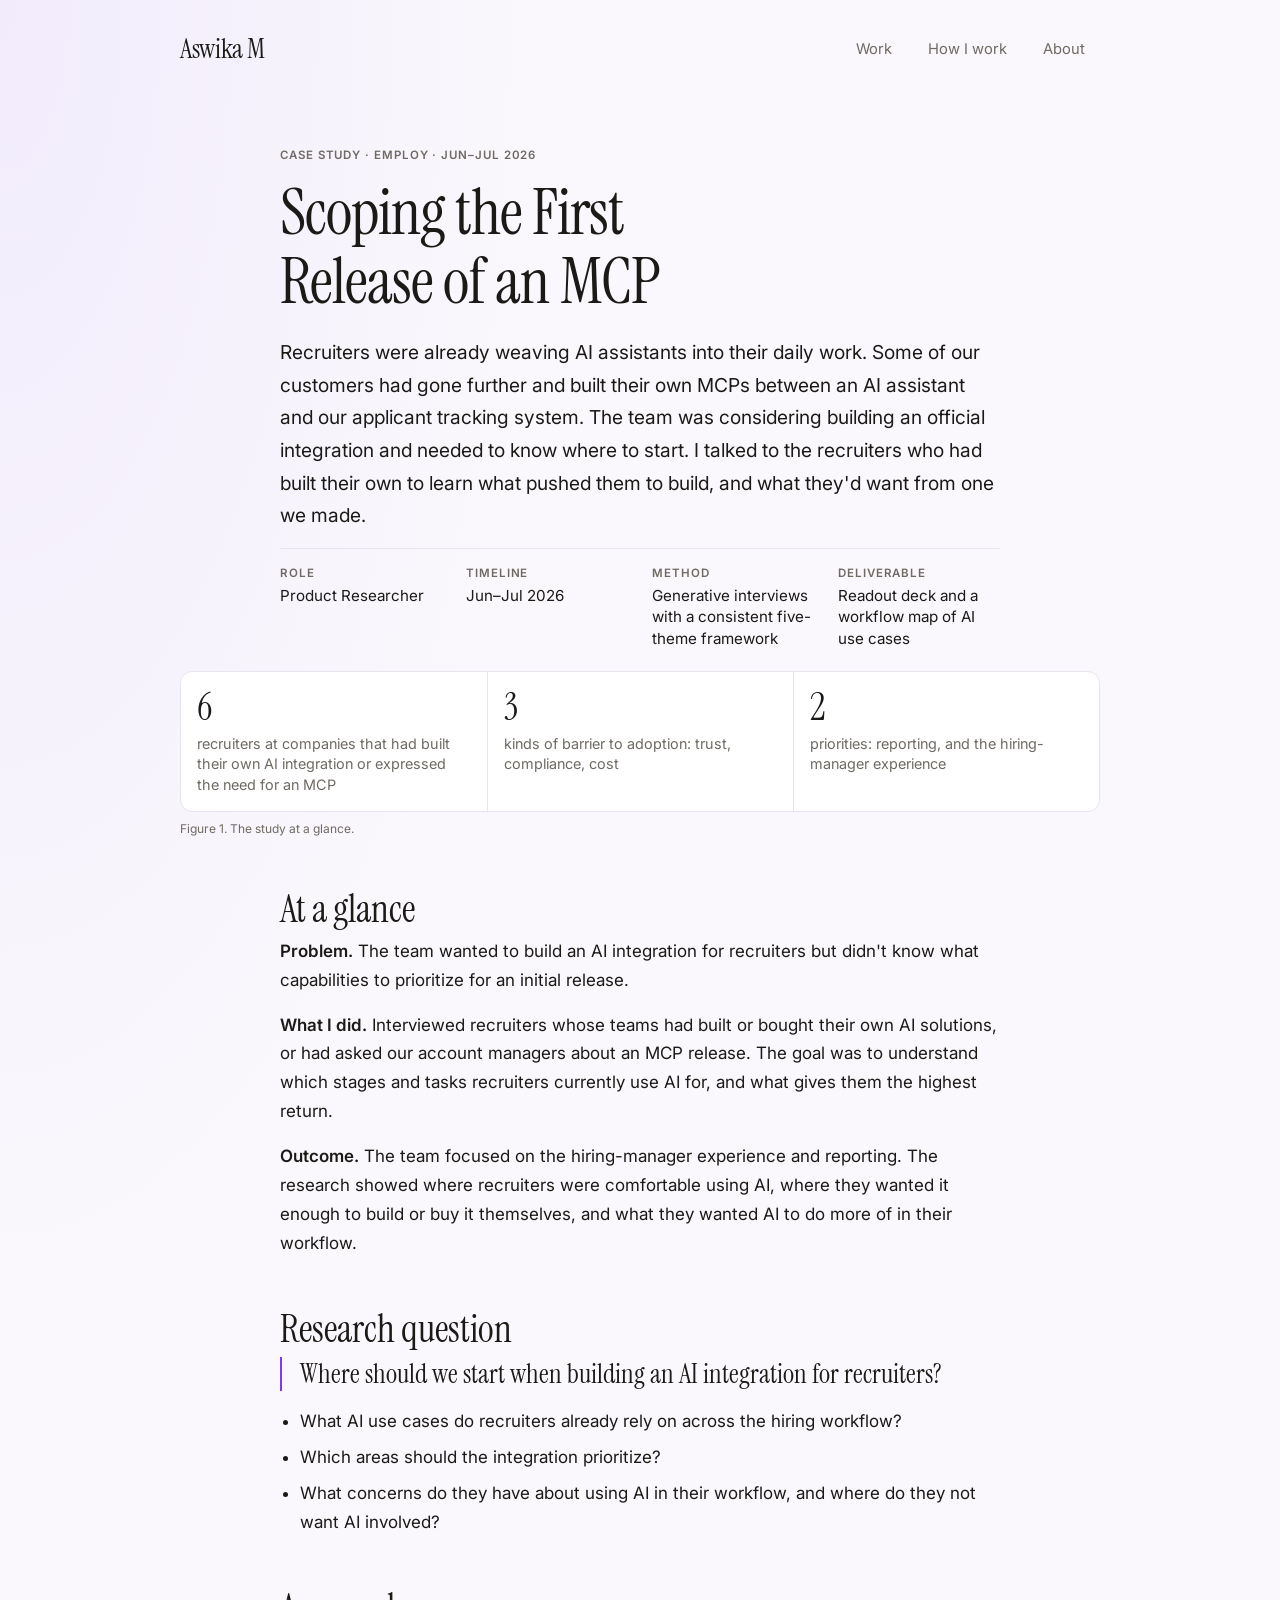
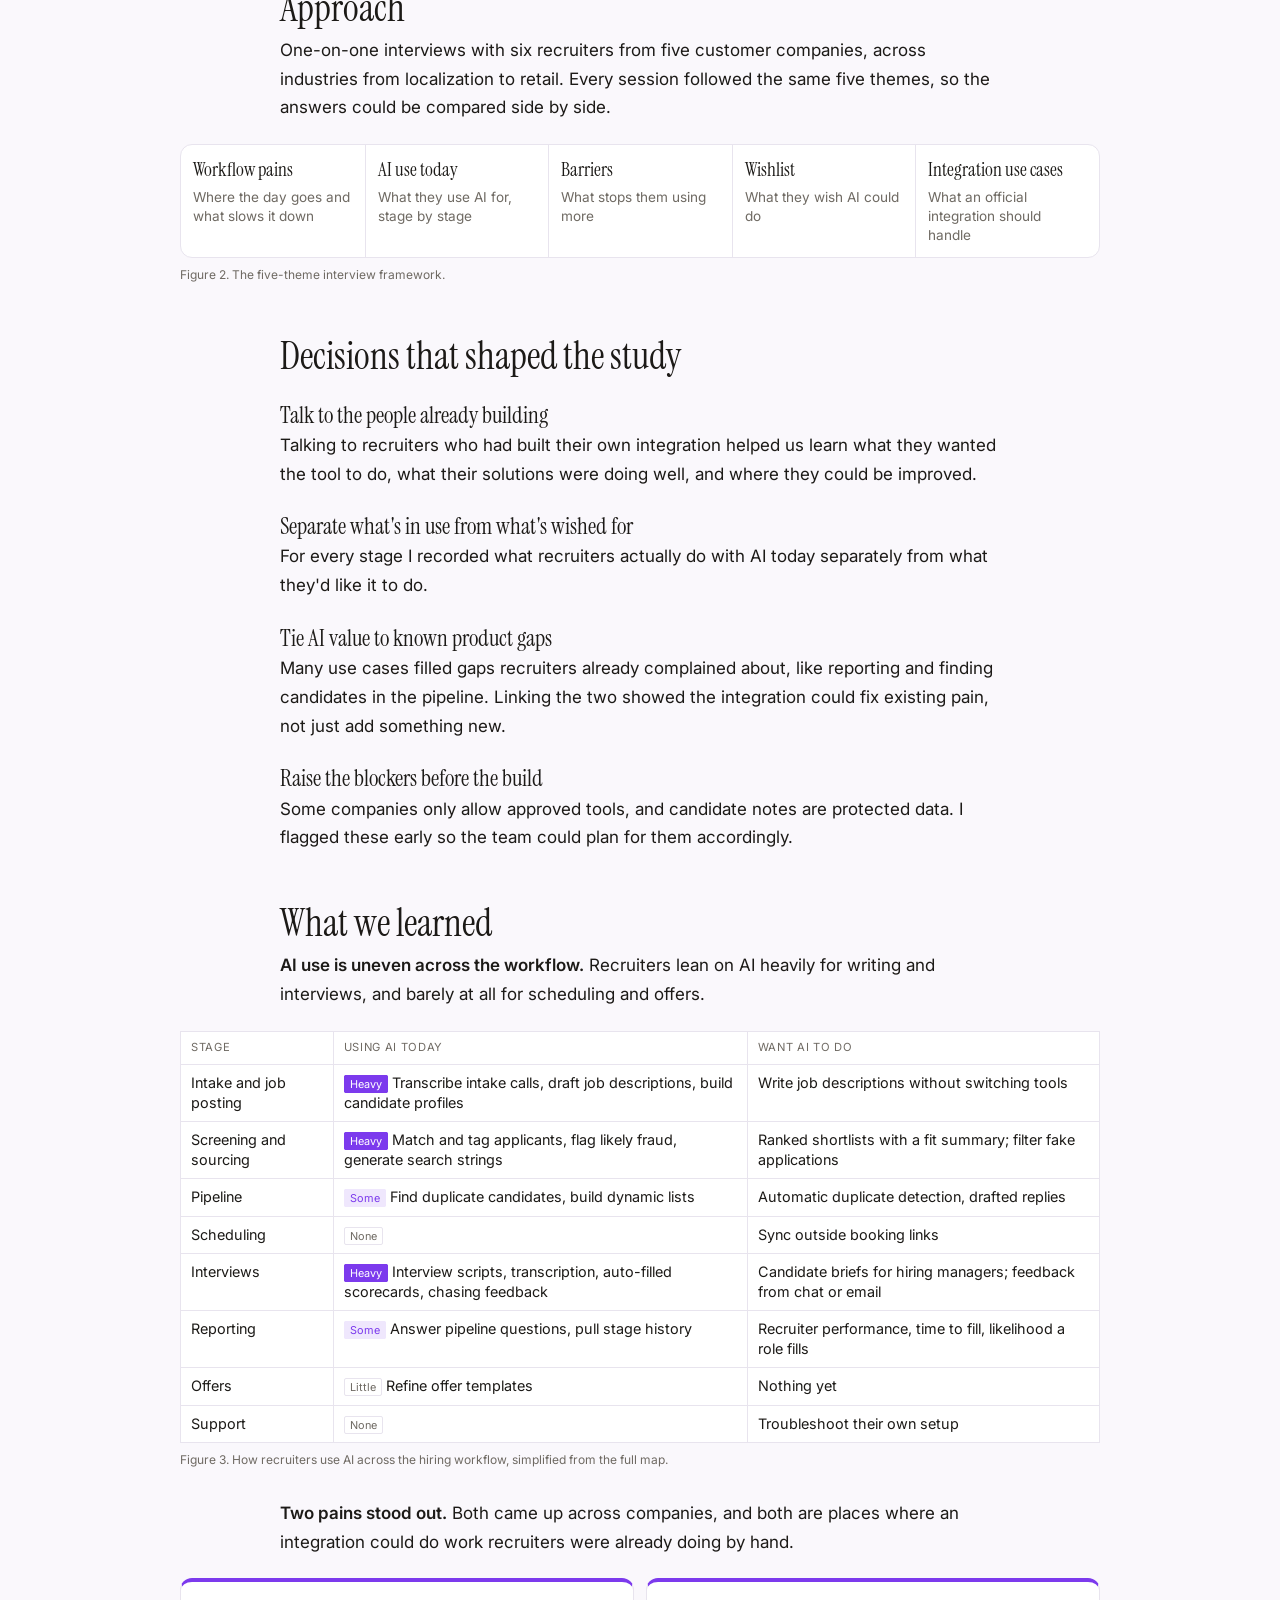
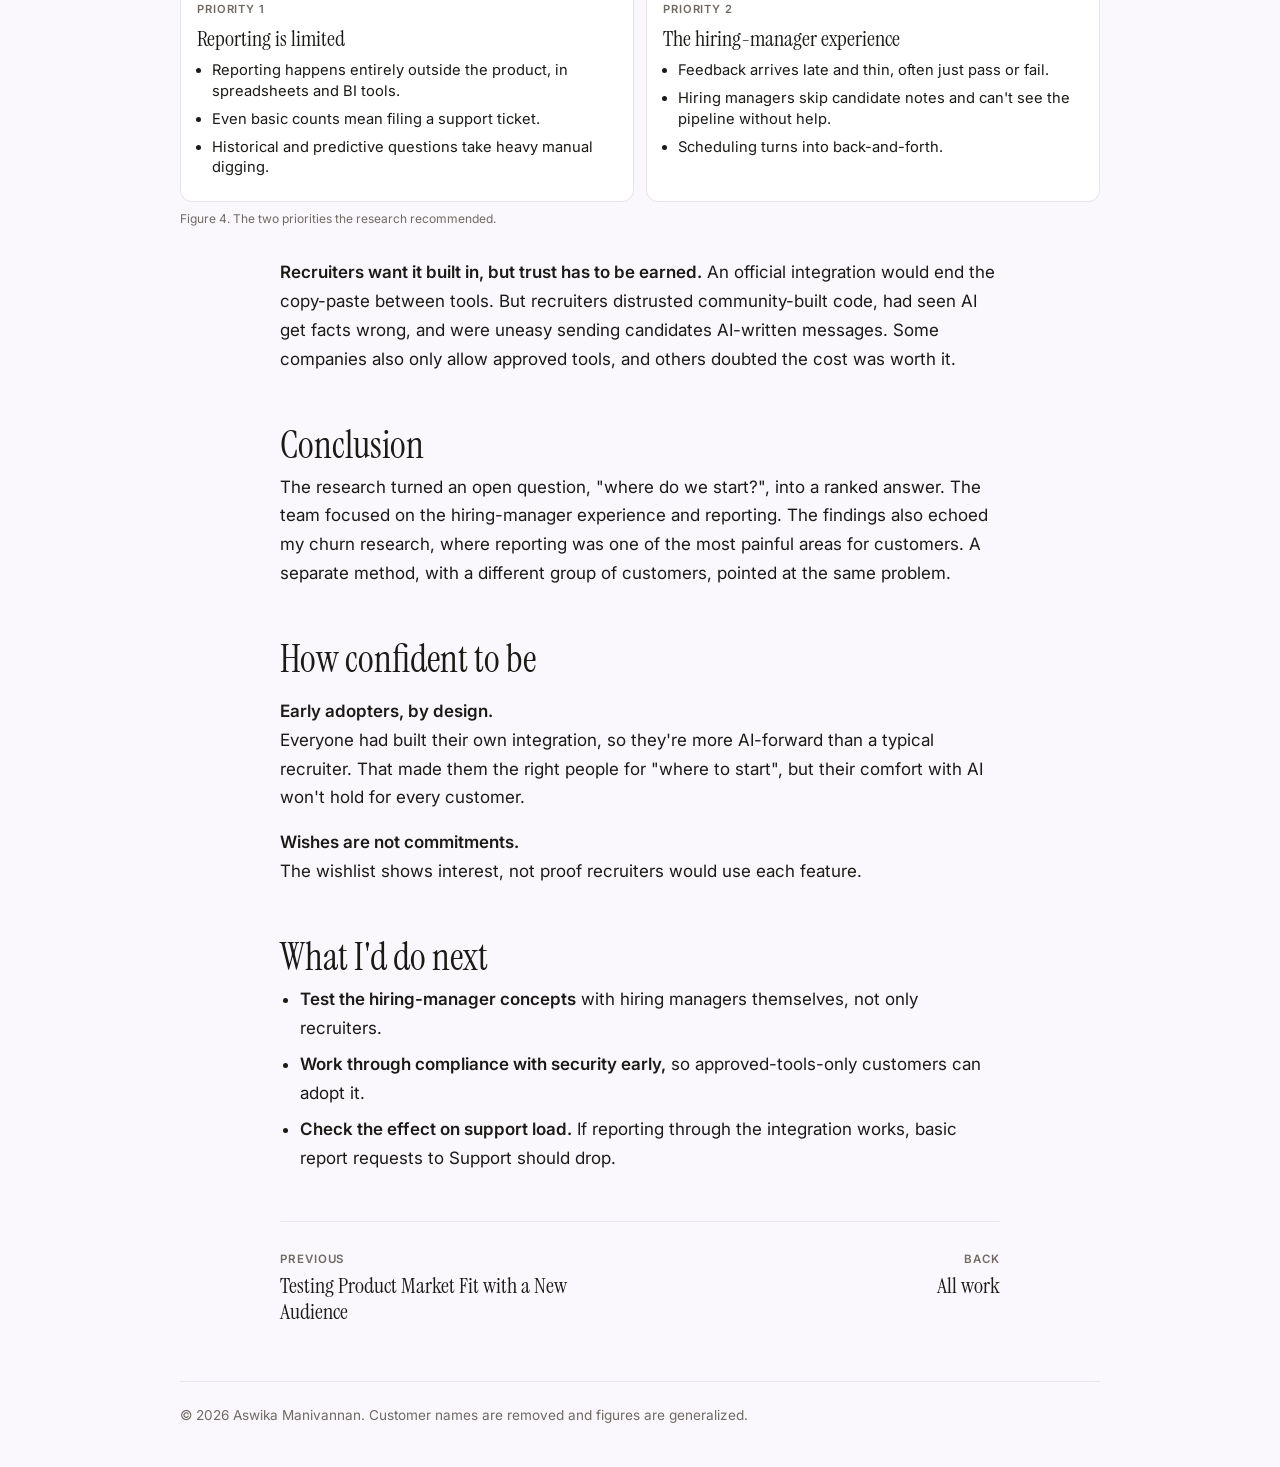
==== MCP/index.html @ 141e7bf5 "Portfolio site: home and four case studies Co-Authored-By: Claude Opus 5.5 <noreply@anthropic.com> C" ====
<!doctype html>
<html lang="en"><head>
<meta charset="utf-8"><meta name="viewport" content="width=device-width,initial-scale=1,viewport-fit=cover">
<title>Scoping the First Release of an MCP · Aswika Manivannan</title>
<meta name="description" content="Interviews with recruiters who built their own AI integrations, used to choose where an official one should start.">
<meta property="og:title" content="Scoping the First Release of an MCP"><meta property="og:description" content="Interviews with recruiters who built their own AI integrations, used to choose where an official one should start.">
<link rel="preconnect" href="https://fonts.googleapis.com"><link rel="preconnect" href="https://fonts.gstatic.com" crossorigin>
<link rel="stylesheet" href="https://fonts.googleapis.com/css2?family=Instrument+Serif&family=Inter:wght@400;500;600&display=swap">
<link rel="stylesheet" href="../styles.css">
</head><body>
<nav class="site-nav"><a class="name" href="../">Aswika M</a><div class="links"><a href="../#work">Work</a><a href="../#how">How I work</a><a href="../#about">About</a></div></nav>
<main>
<div class="label">Case study · Employ · Jun–Jul 2026</div>
<h1>Scoping the First Release of an MCP</h1>
<p>Recruiters were already weaving AI assistants into their daily work. Some of our customers had gone further and built their own MCPs between an AI assistant and our applicant tracking system. The team was considering building an official integration and needed to know where to start. I talked to the recruiters who had built their own to learn what pushed them to build, and what they'd want from one we made.</p>
<div class="meta">
 <div><span class="label">Role</span><span>Product Researcher</span></div>
 <div><span class="label">Timeline</span><span>Jun–Jul 2026</span></div>
 <div><span class="label">Method</span><span>Generative interviews with a consistent five-theme framework</span></div>
 <div><span class="label">Deliverable</span><span>Readout deck and a workflow map of AI use cases</span></div>
</div>
<div class="fig wide-fig">
 <div class="funnel" style="grid-template-columns:repeat(3,1fr)">
  <div><b>6</b>recruiters at companies that had built their own AI integration or expressed the need for an MCP</div>
  <div><b>3</b>kinds of barrier to adoption: trust, compliance, cost</div>
  <div><b>2</b>priorities: reporting, and the hiring-manager experience</div>
 </div>
 <div class="figcap">Figure 1. The study at a glance.</div>
</div>

<h2>At a glance</h2>
<p><strong>Problem.</strong> The team wanted to build an AI integration for recruiters but didn't know what capabilities to prioritize for an initial release.</p>
<p><strong>What I did.</strong> Interviewed recruiters whose teams had built or bought their own AI solutions, or had asked our account managers about an MCP release. The goal was to understand which stages and tasks recruiters currently use AI for, and what gives them the highest return.</p>
<p><strong>Outcome.</strong> The team focused on the hiring-manager experience and reporting. The research showed where recruiters were comfortable using AI, where they wanted it enough to build or buy it themselves, and what they wanted AI to do more of in their workflow.</p>

<h2>Research question</h2>
<p class="q">Where should we start when building an AI integration for recruiters?</p>
<ul>
<li>What AI use cases do recruiters already rely on across the hiring workflow?</li>
<li>Which areas should the integration prioritize?</li>
<li>What concerns do they have about using AI in their workflow, and where do they not want AI involved?</li>
</ul>

<h2>Approach</h2>
<p>One-on-one interviews with six recruiters from five customer companies, across industries from localization to retail. Every session followed the same five themes, so the answers could be compared side by side.</p>
<div class="fig wide-fig">
 <div class="five">
  <div><b>Workflow pains</b>Where the day goes and what slows it down</div>
  <div><b>AI use today</b>What they use AI for, stage by stage</div>
  <div><b>Barriers</b>What stops them using more</div>
  <div><b>Wishlist</b>What they wish AI could do</div>
  <div><b>Integration use cases</b>What an official integration should handle</div>
 </div>
 <div class="figcap">Figure 2. The five-theme interview framework.</div>
</div>

<h2>Decisions that shaped the study</h2>
<h3>Talk to the people already building</h3>
<p>Talking to recruiters who had built their own integration helped us learn what they wanted the tool to do, what their solutions were doing well, and where they could be improved.</p>
<h3>Separate what's in use from what's wished for</h3>
<p>For every stage I recorded what recruiters actually do with AI today separately from what they'd like it to do.</p>
<h3>Tie AI value to known product gaps</h3>
<p>Many use cases filled gaps recruiters already complained about, like reporting and finding candidates in the pipeline. Linking the two showed the integration could fix existing pain, not just add something new.</p>
<h3>Raise the blockers before the build</h3>
<p>Some companies only allow approved tools, and candidate notes are protected data. I flagged these early so the team could plan for them accordingly.</p>

<h2>What we learned</h2>
<p><strong>AI use is uneven across the workflow.</strong> Recruiters lean on AI heavily for writing and interviews, and barely at all for scheduling and offers.</p>
<div class="fig wide-fig">
 <div class="tablewrap"><table class="map">
  <tr><th>Stage</th><th>Using AI today</th><th>Want AI to do</th></tr>
  <tr><td>Intake and job posting</td><td><span class="lvl hi">Heavy</span> Transcribe intake calls, draft job descriptions, build candidate profiles</td><td>Write job descriptions without switching tools</td></tr>
  <tr><td>Screening and sourcing</td><td><span class="lvl hi">Heavy</span> Match and tag applicants, flag likely fraud, generate search strings</td><td>Ranked shortlists with a fit summary; filter fake applications</td></tr>
  <tr><td>Pipeline</td><td><span class="lvl mid">Some</span> Find duplicate candidates, build dynamic lists</td><td>Automatic duplicate detection, drafted replies</td></tr>
  <tr><td>Scheduling</td><td><span class="lvl lo">None</span></td><td>Sync outside booking links</td></tr>
  <tr><td>Interviews</td><td><span class="lvl hi">Heavy</span> Interview scripts, transcription, auto-filled scorecards, chasing feedback</td><td>Candidate briefs for hiring managers; feedback from chat or email</td></tr>
  <tr><td>Reporting</td><td><span class="lvl mid">Some</span> Answer pipeline questions, pull stage history</td><td>Recruiter performance, time to fill, likelihood a role fills</td></tr>
  <tr><td>Offers</td><td><span class="lvl lo">Little</span> Refine offer templates</td><td>Nothing yet</td></tr>
  <tr><td>Support</td><td><span class="lvl lo">None</span></td><td>Troubleshoot their own setup</td></tr>
 </table></div>
 <div class="figcap">Figure 3. How recruiters use AI across the hiring workflow, simplified from the full map.</div>
</div>
<p><strong>Two pains stood out.</strong> Both came up across companies, and both are places where an integration could do work recruiters were already doing by hand.</p>
<div class="fig wide-fig">
 <div class="prio">
  <div><span>Priority 1</span><b>Reporting is limited</b><ul><li>Reporting happens entirely outside the product, in spreadsheets and BI tools.</li><li>Even basic counts mean filing a support ticket.</li><li>Historical and predictive questions take heavy manual digging.</li></ul></div>
  <div><span>Priority 2</span><b>The hiring-manager experience</b><ul><li>Feedback arrives late and thin, often just pass or fail.</li><li>Hiring managers skip candidate notes and can't see the pipeline without help.</li><li>Scheduling turns into back-and-forth.</li></ul></div>
 </div>
 <div class="figcap">Figure 4. The two priorities the research recommended.</div>
</div>
<p><strong>Recruiters want it built in, but trust has to be earned.</strong> An official integration would end the copy-paste between tools. But recruiters distrusted community-built code, had seen AI get facts wrong, and were uneasy sending candidates AI-written messages. Some companies also only allow approved tools, and others doubted the cost was worth it.</p>

<h2>Conclusion</h2>
<p>The research turned an open question, "where do we start?", into a ranked answer. The team focused on the hiring-manager experience and reporting. The findings also echoed my churn research, where reporting was one of the most painful areas for customers. A separate method, with a different group of customers, pointed at the same problem.</p>

<h2>How confident to be</h2>
<dl>
<dt>Early adopters, by design.</dt><dd>Everyone had built their own integration, so they're more AI-forward than a typical recruiter. That made them the right people for "where to start", but their comfort with AI won't hold for every customer.</dd>
<dt>Wishes are not commitments.</dt><dd>The wishlist shows interest, not proof recruiters would use each feature.</dd>
</dl>

<h2>What I'd do next</h2>
<ul>
<li><strong>Test the hiring-manager concepts</strong> with hiring managers themselves, not only recruiters.</li>
<li><strong>Work through compliance with security early,</strong> so approved-tools-only customers can adopt it.</li>
<li><strong>Check the effect on support load.</strong> If reporting through the integration works, basic report requests to Support should drop.</li>
</ul>
</main>
<nav class="next" aria-label="More case studies"><a href="../talent-network.html"><span class="label">Previous</span><span>Testing Product Market Fit with a New Audience</span></a><a class="r" href="../"><span class="label">Back</span><span>All work</span></a></nav>
<footer class="site-foot">© 2026 Aswika Manivannan. Customer names are removed and figures are generalized.</footer>
</body></html>
---- styles.css ----
/* Aswika Manivannan portfolio (redesign: warm light theme, purple accent, Instrument Serif + Inter). Layout: one reading column (720px) with wider figures (920px). */
:root{
  --paper:#FAF8FC; --surface:#FFFFFF; --ink:#1C1A17; --muted:#6F6A63; --line:#E8E4EE;
  --accent:#7C3AED; --soft:#EFE7FD; --risk:#9A8F86; --risksoft:#F1EEEA; --good:#1C1A17;
  --display:"Instrument Serif",Georgia,"Times New Roman",serif;
  --body:Inter,"Helvetica Neue",Arial,sans-serif;
  --mono:Inter,"Helvetica Neue",Arial,sans-serif;
  --read:720px; --wide:920px;
}
@media (prefers-color-scheme: dark){:root:not([data-theme="light"]){
  --paper:#13121A; --surface:#1C1A24; --ink:#F3EEE7; --muted:#ABA399; --line:#2D2A38;
  --accent:#B794FF; --soft:#2A2140; --risk:#7C756C; --risksoft:#24212C; --good:#F3EEE7; color-scheme:dark}}

*{box-sizing:border-box}
html{-webkit-text-size-adjust:100%}
body{margin:0;background:var(--paper);color:var(--ink);font-family:var(--body);font-size:17px;line-height:1.7;
  background-image:radial-gradient(60% 40% at 0% 0%,rgba(196,170,255,.16),transparent 70%);background-repeat:no-repeat;
  padding-left:max(20px,env(safe-area-inset-left,0px));padding-right:max(20px,env(safe-area-inset-right,0px))}
img,video{max-width:100%;display:block}
a{color:var(--accent)}
:focus-visible{outline:2px solid var(--accent);outline-offset:2px}
h1,h2,h3{font-family:var(--display);font-weight:400;line-height:1.08;text-wrap:balance;margin:0}
h1{font-size:clamp(2.6rem,6vw,4rem);font-weight:400;letter-spacing:-0.015em}
h2{font-size:clamp(1.9rem,4vw,2.4rem);font-weight:400;margin-top:3.2rem;margin-bottom:.4rem}
h3{font-size:1.45rem;font-weight:400;margin-top:1.6rem;margin-bottom:.2rem}
p{margin:0 0 1rem}
strong{font-weight:600}

.site-nav{max-width:var(--wide);margin:0 auto;display:flex;justify-content:space-between;align-items:center;gap:16px;padding:26px 0}
.site-nav a{text-decoration:none;color:var(--ink)}
.site-nav .name{font-family:var(--display);font-weight:400;font-size:1.7rem;letter-spacing:-.01em}
.site-nav .links{display:flex;gap:6px;font-size:.92rem}
.site-nav .links a{color:var(--muted);padding:6px 14px;border-radius:999px;border:1px solid transparent}
.site-nav .links a:hover{color:var(--ink);border-color:var(--line)}

main{max-width:var(--read);margin:0 auto;padding:48px 0 32px}
.label{font-family:var(--body);font-weight:600;font-size:0.72rem;letter-spacing:.08em;text-transform:uppercase;color:var(--muted)}
main > .label{display:block;margin-bottom:12px}
main > h1{margin-bottom:20px}
main > p:first-of-type{font-size:1.2rem}

.q{font-family:var(--display);font-weight:400;font-size:1.7rem;line-height:1.25;border-left:2px solid var(--accent);padding-left:18px}
ul{padding-left:1.2em;margin:0 0 1rem}
li{margin-bottom:0.45rem}
dl{margin:0}
dt{font-weight:600;margin-top:1rem}
dd{margin:0}

/* meta grid */
.meta{display:grid;grid-template-columns:repeat(auto-fit,minmax(150px,1fr));gap:14px 24px;border-top:1px solid var(--line);padding-top:16px;margin:8px 0 8px;font-size:0.95rem;line-height:1.4}
.meta div{display:flex;flex-direction:column;gap:4px;min-width:0}

/* figures */
.fig{margin:22px 0 30px;line-height:1.4}
@media (min-width:980px){.fig.wide-fig{margin-left:calc((var(--read) - var(--wide))/2);margin-right:calc((var(--read) - var(--wide))/2)}}
.figcap{font-family:var(--mono);font-size:0.75rem;color:var(--muted);margin-top:8px;line-height:1.5}
.funnel{display:grid;grid-template-columns:repeat(4,minmax(0,1fr));border:1px solid var(--line);background:var(--surface);border-radius:12px;overflow:hidden}
.funnel div{padding:16px;border-left:1px solid var(--line);font-size:0.9rem;color:var(--muted);min-width:0}
.funnel div:first-child{border-left:0}
.funnel b{display:block;font-family:var(--display);font-weight:400;font-size:2.4rem;color:var(--ink);line-height:1;margin-bottom:8px}
.steps,.parts,.prio,.iter{display:grid;grid-template-columns:1fr 1fr;gap:12px}
.steps div,.parts div{background:var(--surface);border:1px solid var(--line);border-radius:12px;padding:16px;font-size:0.92rem;color:var(--muted);min-width:0}
.steps b,.parts b{display:block;color:var(--ink);font-family:var(--display);font-weight:400;font-size:1.35rem;margin:4px 0 6px}
.steps span,.parts span,.prio span,.stages span{font-family:var(--body);font-weight:600;font-size:0.7rem;color:var(--muted);letter-spacing:.08em;text-transform:uppercase}
.sb{margin:6px 0 0;padding-left:1.05em}
.sb li{margin-bottom:4px}
.acct{background:var(--surface);border:1px solid var(--line);border-radius:12px;padding:18px;font-family:var(--mono);font-size:0.85rem}
.acct .r{display:flex;align-items:center;gap:12px;margin:6px 0}
.acct .r span:first-child{width:80px;flex:none}
.acct i{display:inline-block;width:11px;height:16px;background:var(--accent);opacity:.75;margin-right:3px;border-radius:2px}
.acct .t{border-top:1px solid var(--line);margin-top:10px;padding-top:10px;font-family:var(--body);font-size:1rem}
.acct .t b{font-family:var(--display);font-weight:400;font-size:1.8rem;margin-right:4px}
.still{width:100%;border:1px solid var(--line);border-radius:6px}
.video{width:100%;border-radius:6px;border:1px solid var(--line);margin-top:16px;background:#141A21}
.stages{display:grid;grid-template-columns:repeat(5,minmax(0,1fr));border:1px solid var(--line);background:var(--surface);border-radius:12px;overflow:hidden}
.stages div{padding:12px;border-left:1px solid var(--line);font-size:0.85rem;color:var(--muted);min-width:0}
.stages div:first-child{border-left:0}
.stages b{display:block;color:var(--ink);font-family:var(--display);font-weight:400;font-size:1.2rem;margin:4px 0}
.triage{display:grid;grid-template-columns:1.2fr 1fr 1fr;gap:12px}
.triage div{background:var(--surface);border:1px solid var(--line);border-radius:12px;padding:16px;font-size:0.92rem;min-width:0}
.triage .keep{border-top:4px solid var(--accent)}.triage .nice{border-top:4px solid var(--muted)}.triage .cut{border-top:4px solid var(--risk)}
.triage b{display:block;font-family:var(--display);font-weight:400;font-size:1.35rem;margin-bottom:6px}
.triage ul{padding-left:1em;margin:0}
.principle{font-family:var(--display);font-size:clamp(1.5rem,4vw,2rem);line-height:1.25;border-top:2px solid var(--ink);border-bottom:2px solid var(--ink);padding:18px 0;margin:24px 0 12px}
.iter{align-items:start}
.iter div{font-size:0.88rem;color:var(--muted);min-width:0}
.iter img{border:1px solid var(--line);border-radius:12px;margin-bottom:8px;width:100%}
.iter b,.flow b{color:var(--ink);font-family:var(--display);font-weight:400;font-size:1.15em}
.flow{display:grid;grid-template-columns:repeat(3,minmax(0,1fr));gap:12px}
.flow div{background:var(--surface);border:1px solid var(--line);border-radius:12px;padding:8px;font-size:0.82rem;color:var(--muted);min-width:0}
.flow div:empty{display:none}
.flow img{width:100%;border:1px solid var(--line);margin-bottom:6px}
.tablewrap{overflow-x:auto}
.map{width:100%;border-collapse:collapse;font-size:0.9rem;line-height:1.4;background:var(--surface)}
.map th,.map td{border:1px solid var(--line);padding:8px 10px;text-align:left;vertical-align:top}
.map th{font-family:var(--mono);font-size:0.7rem;letter-spacing:.06em;text-transform:uppercase;color:var(--muted);font-weight:400}
.tag,.lvl{font-family:var(--mono);font-size:0.68rem;padding:1px 5px;border:1px solid var(--line);border-radius:2px;white-space:nowrap}
.tag.paid{border-color:var(--accent)}
.lvl.hi{background:var(--accent);border-color:var(--accent);color:var(--surface)}.lvl.mid{background:var(--soft);color:var(--accent);border-color:var(--soft)}.lvl.lo{color:var(--muted)}
.good,.bad{color:inherit}
.prio div{background:var(--surface);border:1px solid var(--line);border-top:4px solid var(--accent);border-radius:12px;padding:16px;font-size:0.92rem;min-width:0}
.prio b{display:block;font-family:var(--display);font-weight:400;font-size:1.4rem;margin:4px 0 6px}
.prio ul{padding-left:1em;margin:0}
.five{display:grid;grid-template-columns:repeat(5,minmax(0,1fr));border:1px solid var(--line);background:var(--surface);border-radius:12px;overflow:hidden}
.five div{padding:12px;border-left:1px solid var(--line);font-size:0.85rem;color:var(--muted);min-width:0}
.five div:first-child{border-left:0}
.five b{display:block;color:var(--ink);font-family:var(--display);font-weight:400;font-size:1.2rem;margin-bottom:4px}

@media (max-width:760px){
  .funnel{grid-template-columns:repeat(2,minmax(0,1fr))!important}
  .funnel div:nth-child(odd){border-left:0}.funnel div:nth-child(n+3){border-top:1px solid var(--line)}
  .stages,.five{grid-template-columns:1fr}
  .stages div,.five div{border-left:0;border-top:1px solid var(--line)}.stages div:first-child,.five div:first-child{border-top:0}
  .triage,.flow{grid-template-columns:1fr 1fr}
}
@media (max-width:520px){
  .steps,.parts,.prio,.iter,.triage,.flow{grid-template-columns:1fr}
  .funnel{grid-template-columns:1fr!important}.funnel div{border-left:0!important}.funnel div+div{border-top:1px solid var(--line)}
}

/* case-study footer nav */
.next{max-width:var(--read);margin:0 auto;border-top:1px solid var(--line);padding:28px 0 56px;display:flex;justify-content:space-between;gap:16px;flex-wrap:wrap}
.next a{text-decoration:none;display:flex;flex-direction:column;gap:4px;max-width:48%}
.next a span:last-child{font-family:var(--display);font-weight:400;color:var(--ink);font-size:1.4rem;line-height:1.15}
.next a.r{text-align:right;margin-left:auto}
@media (max-width:520px){.next a{max-width:100%}.next a.r{text-align:left;margin-left:0}}

/* home */
.home{max-width:var(--wide)}
.intro{max-width:var(--read)}
.intro h1{margin:8px 0 18px}
.intro p{font-size:1.15rem}
.cards{display:grid;grid-template-columns:repeat(2,minmax(0,1fr));gap:16px;margin-top:20px}
.card{display:flex;flex-direction:column;gap:10px;text-decoration:none;color:var(--ink);background:var(--surface);border:1px solid var(--line);border-radius:6px;padding:22px;min-width:0;transition:border-color .15s}
.card:hover{border-color:var(--accent)}
.card h3{margin:0;font-size:1.3rem;font-weight:700}
.card p{margin:0;font-size:0.98rem;color:var(--muted);line-height:1.5}
.card .out{color:var(--ink)}
.card .tags{display:flex;flex-wrap:wrap;gap:6px;margin-top:auto;padding-top:6px}
.card .tags span{font-family:var(--mono);font-size:0.7rem;border:1px solid var(--line);border-radius:2px;padding:2px 6px;color:var(--muted)}
.work{display:grid;grid-template-columns:repeat(3,minmax(0,1fr));gap:24px;margin-top:16px}
.work div{border-top:2px solid var(--ink);padding-top:12px;min-width:0}
.work h3{margin:0 0 8px}
.work p{font-size:0.98rem;line-height:1.55}
.about{max-width:var(--read)}
@media (max-width:760px){.cards,.work{grid-template-columns:1fr}}
footer.site-foot{max-width:var(--wide);margin:0 auto;border-top:1px solid var(--line);padding:22px 0 40px;font-size:0.85rem;color:var(--muted)}
@media (prefers-reduced-motion:reduce){*{transition:none!important}}

@media (max-width:680px){.site-nav .links{display:none}}
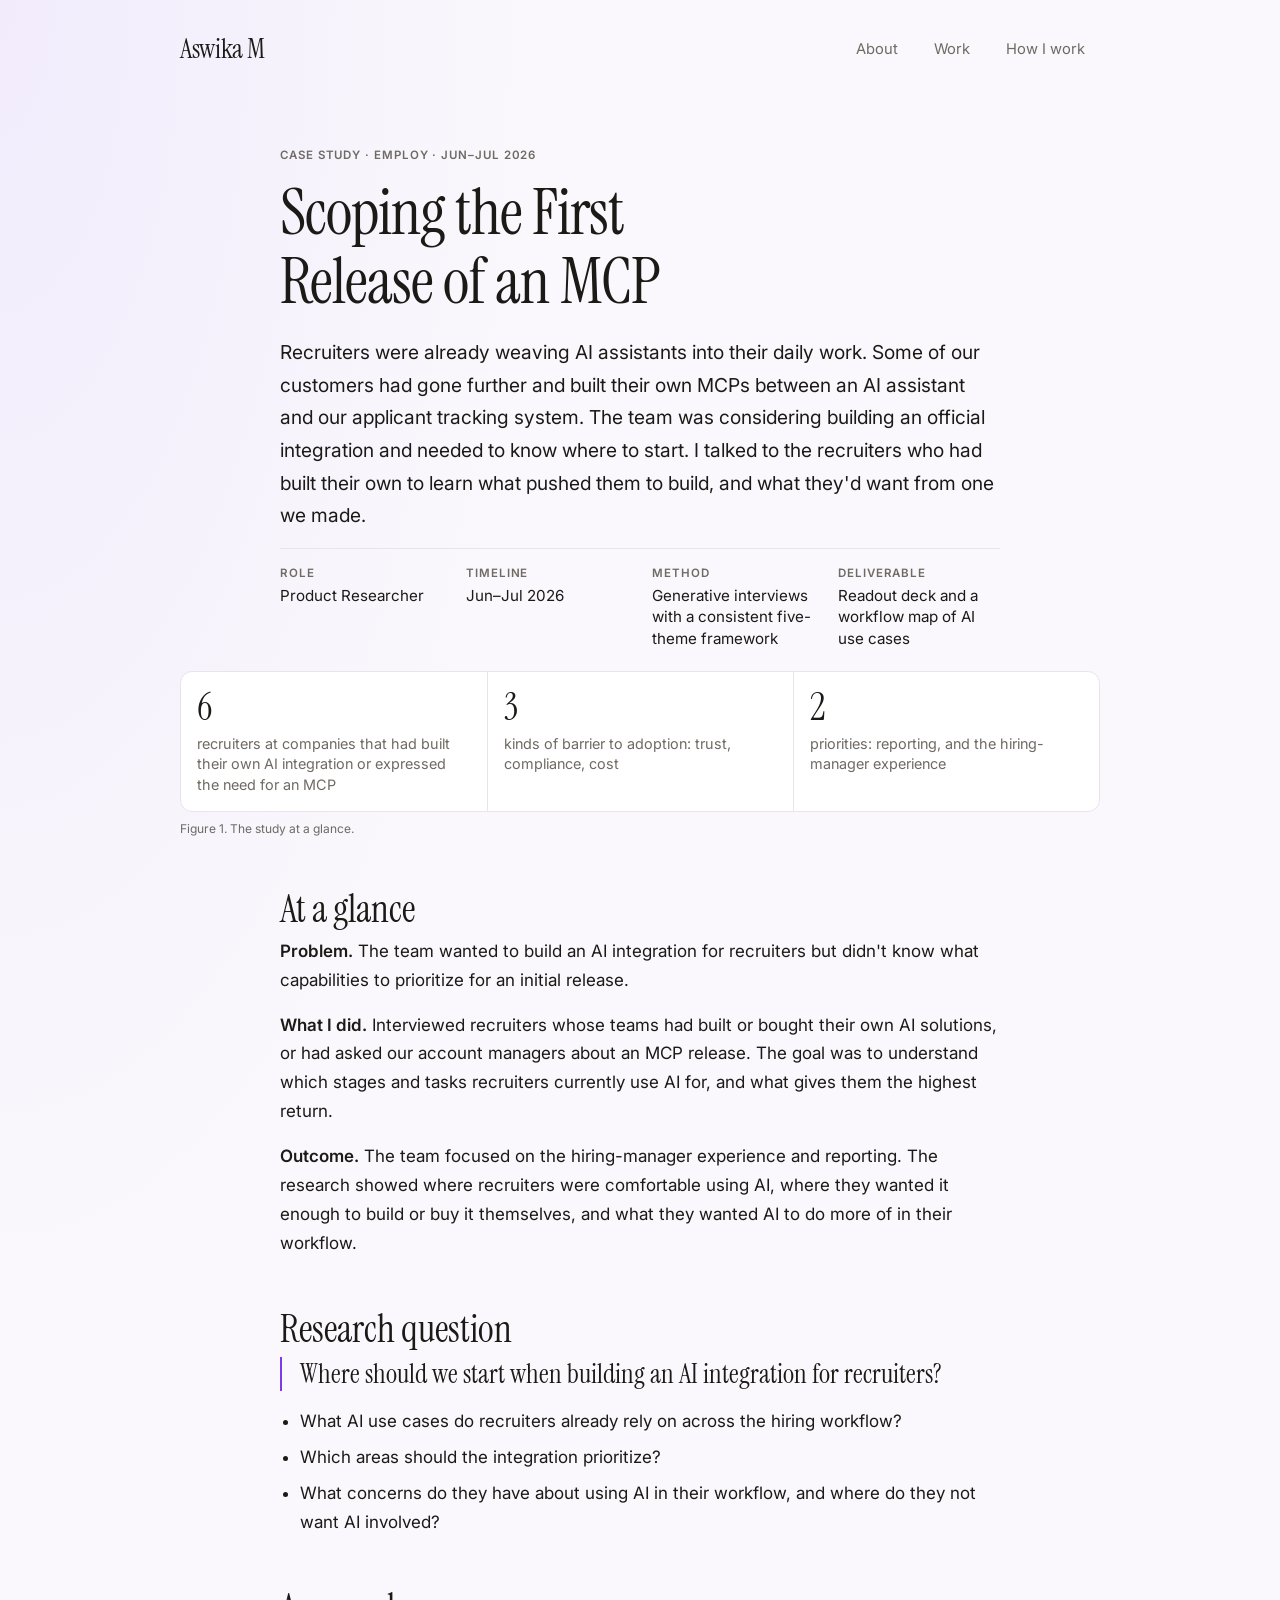
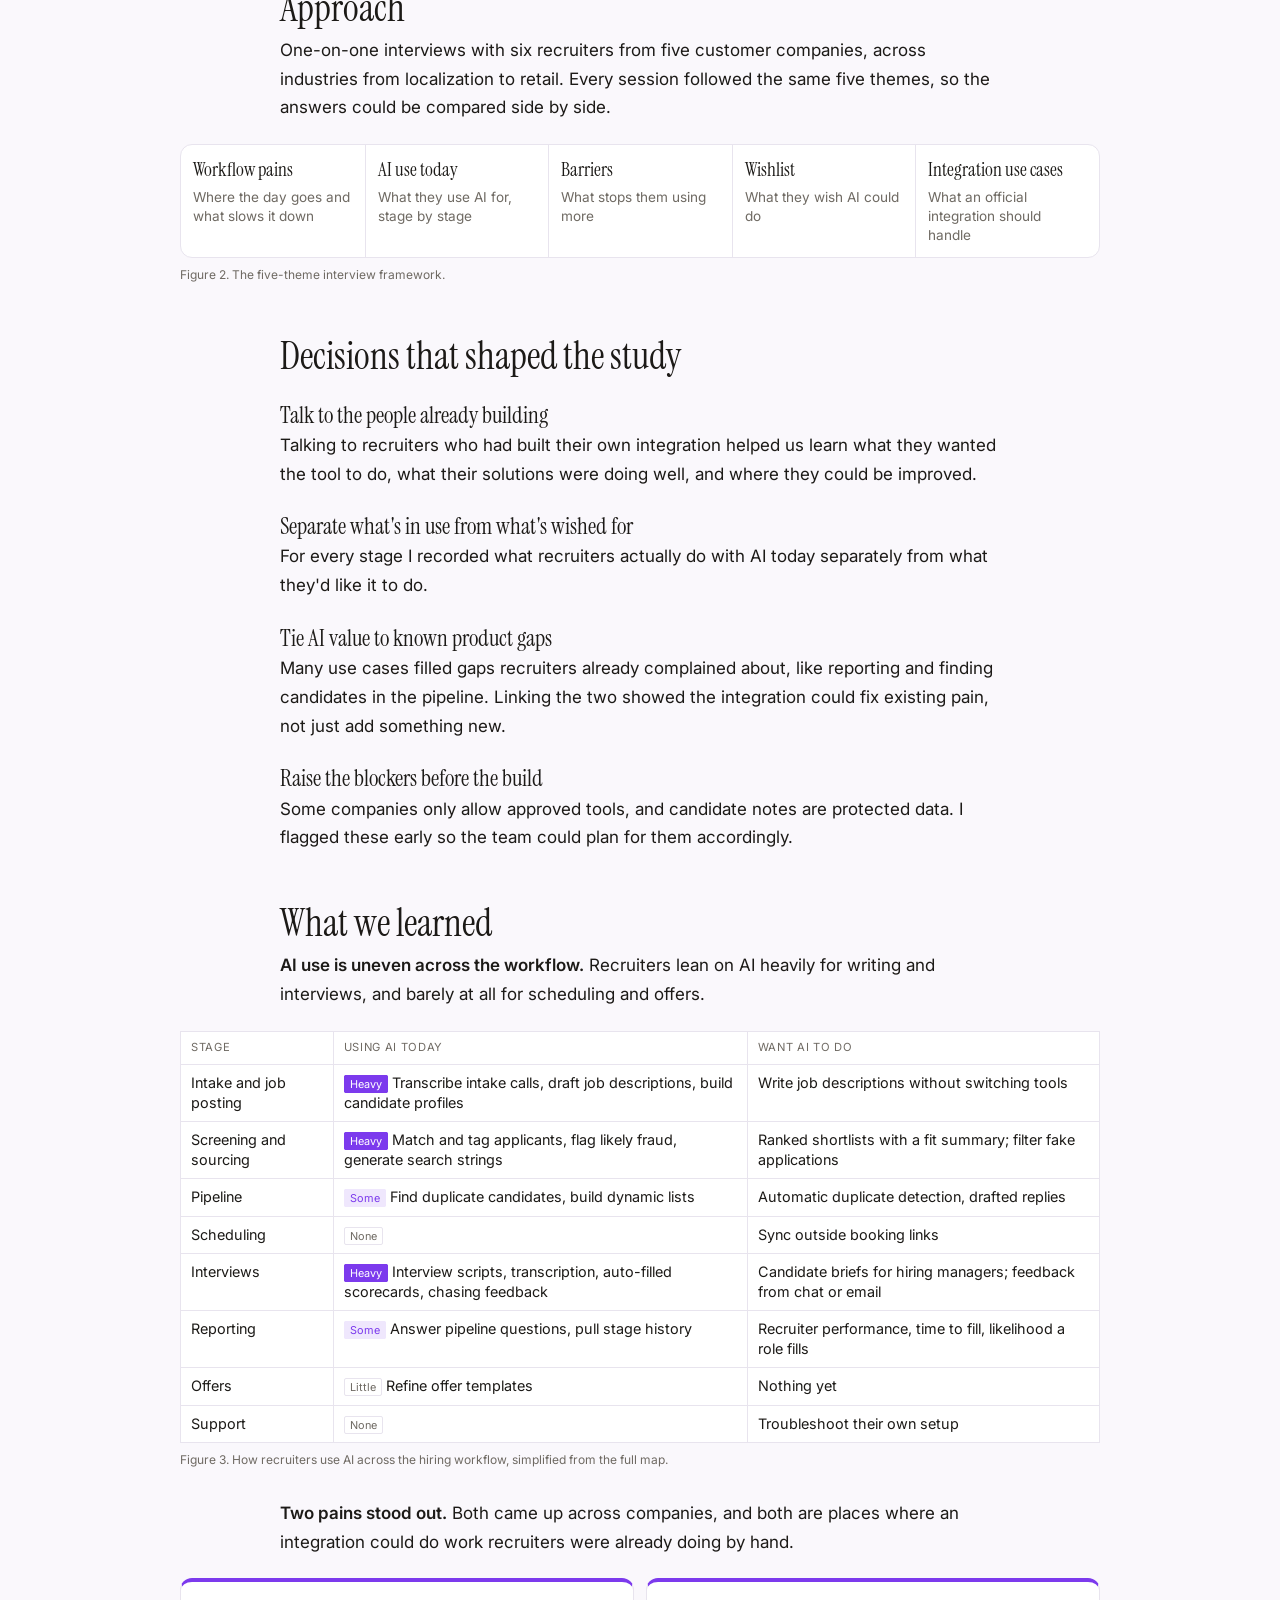
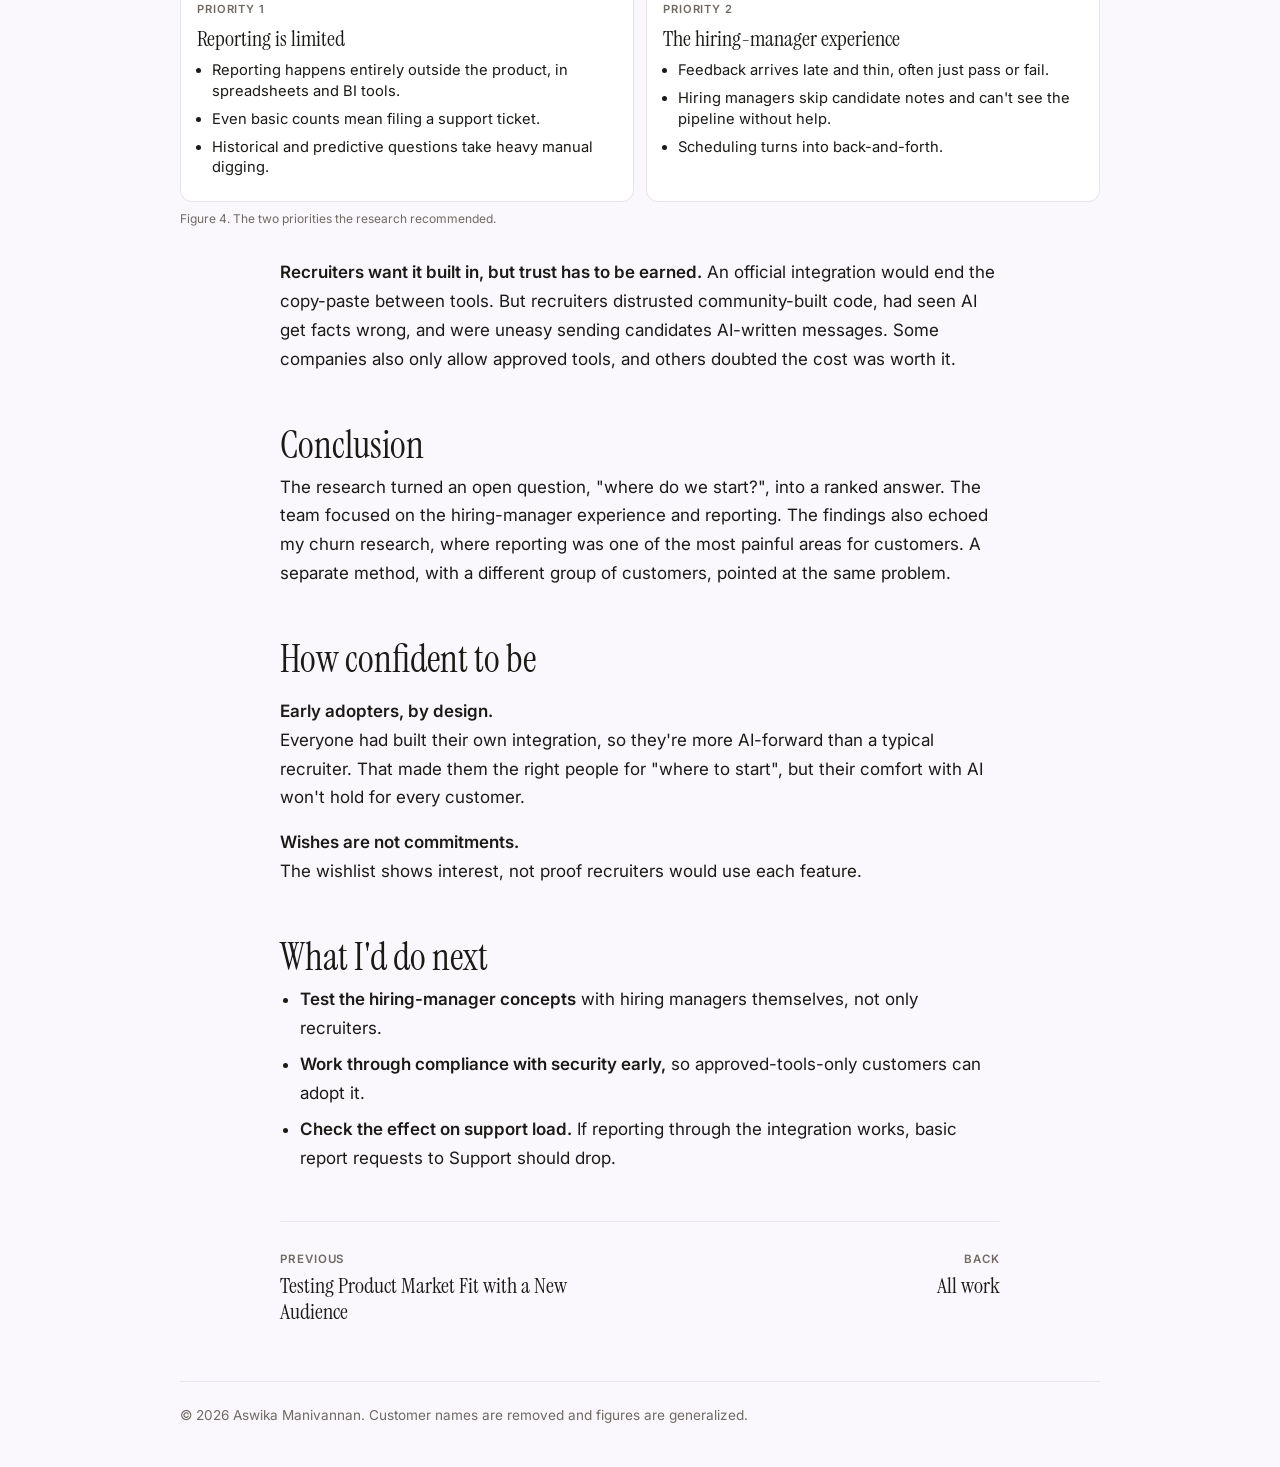
==== commit e43610c5: "Nav order matches home page (About, Work, How I work) Co-Authored-By: Claude Fable 5.2 <noreply@anth" ====
--- a/MCP/index.html
+++ b/MCP/index.html
@@ -8,7 +8,7 @@
 <link rel="stylesheet" href="https://fonts.googleapis.com/css2?family=Instrument+Serif&family=Inter:wght@400;500;600&display=swap">
 <link rel="stylesheet" href="../styles.css">
 </head><body>
-<nav class="site-nav"><a class="name" href="../">Aswika M</a><div class="links"><a href="../#work">Work</a><a href="../#how">How I work</a><a href="../#about">About</a></div></nav>
+<nav class="site-nav"><a class="name" href="../">Aswika M</a><div class="links"><a href="../#about">About</a><a href="../#work">Work</a><a href="../#how">How I work</a></div></nav>
 <main>
 <div class="label">Case study · Employ · Jun–Jul 2026</div>
 <h1>Scoping the First Release of an MCP</h1>
--- a/styles.css
+++ b/styles.css
@@ -5,11 +5,8 @@
   --display:"Instrument Serif",Georgia,"Times New Roman",serif;
   --body:Inter,"Helvetica Neue",Arial,sans-serif;
   --mono:Inter,"Helvetica Neue",Arial,sans-serif;
-  --read:720px; --wide:920px;
+  --read:720px; --wide:920px; color-scheme:light;
 }
-@media (prefers-color-scheme: dark){:root:not([data-theme="light"]){
-  --paper:#13121A; --surface:#1C1A24; --ink:#F3EEE7; --muted:#ABA399; --line:#2D2A38;
-  --accent:#B794FF; --soft:#2A2140; --risk:#7C756C; --risksoft:#24212C; --good:#F3EEE7; color-scheme:dark}}
 
 *{box-sizing:border-box}
 html{-webkit-text-size-adjust:100%}
@@ -85,11 +82,16 @@
 .iter{align-items:start}
 .iter div{font-size:0.88rem;color:var(--muted);min-width:0}
 .iter img{border:1px solid var(--line);border-radius:12px;margin-bottom:8px;width:100%}
-.iter b,.flow b{color:var(--ink);font-family:var(--display);font-weight:400;font-size:1.15em}
-.flow{display:grid;grid-template-columns:repeat(3,minmax(0,1fr));gap:12px}
-.flow div{background:var(--surface);border:1px solid var(--line);border-radius:12px;padding:8px;font-size:0.82rem;color:var(--muted);min-width:0}
-.flow div:empty{display:none}
-.flow img{width:100%;border:1px solid var(--line);margin-bottom:6px}
+.iter b{color:var(--ink);font-family:var(--display);font-weight:400;font-size:1.15em}
+/* journey: flow diagram of steps, grouped by tier */
+.journey{display:grid;grid-template-columns:repeat(5,minmax(0,1fr));column-gap:30px;row-gap:10px}
+.journey .tier{grid-row:1;font-weight:600;font-size:0.7rem;letter-spacing:.08em;text-transform:uppercase;color:var(--muted);border-bottom:2px solid var(--line);padding-bottom:6px}
+.journey .tier.free{grid-column:1/3}
+.journey .tier.paid{grid-column:3/6;color:var(--accent);border-color:var(--accent)}
+.journey .step{grid-row:2;position:relative;background:var(--surface);border:1px solid var(--line);border-radius:12px;padding:14px;font-size:0.85rem;color:var(--muted);min-width:0}
+.journey .step i{display:flex;align-items:center;justify-content:center;width:26px;height:26px;border-radius:50%;background:var(--soft);color:var(--accent);font-style:normal;font-weight:600;font-size:0.8rem;margin-bottom:10px}
+.journey .step b{display:block;color:var(--ink);font-family:var(--display);font-weight:400;font-size:1.25rem;line-height:1.15;margin-bottom:6px}
+.journey .step:not(:last-child)::after{content:"";position:absolute;left:100%;top:50%;width:30px;height:12px;transform:translateY(-50%);background:no-repeat center/22px 12px url("data:image/svg+xml,%3Csvg xmlns='http://www.w3.org/2000/svg' viewBox='0 0 22 12' fill='none' stroke='%236F6A63' stroke-width='1.5' stroke-linecap='round' stroke-linejoin='round'%3E%3Cpath d='M1 6h19M15.5 1.5L20 6l-4.5 4.5'/%3E%3C/svg%3E")}
 .tablewrap{overflow-x:auto}
 .map{width:100%;border-collapse:collapse;font-size:0.9rem;line-height:1.4;background:var(--surface)}
 .map th,.map td{border:1px solid var(--line);padding:8px 10px;text-align:left;vertical-align:top}
@@ -111,10 +113,14 @@
   .funnel div:nth-child(odd){border-left:0}.funnel div:nth-child(n+3){border-top:1px solid var(--line)}
   .stages,.five{grid-template-columns:1fr}
   .stages div,.five div{border-left:0;border-top:1px solid var(--line)}.stages div:first-child,.five div:first-child{border-top:0}
-  .triage,.flow{grid-template-columns:1fr 1fr}
+  .triage{grid-template-columns:1fr 1fr}
+  .journey{grid-template-columns:1fr;row-gap:30px}
+  .journey .tier,.journey .step{grid-row:auto;grid-column:1!important}
+  .journey .tier{margin-bottom:-18px}
+  .journey .step:not(:last-child)::after{left:50%;top:100%;transform:translate(-50%,9px) rotate(90deg)}
 }
 @media (max-width:520px){
-  .steps,.parts,.prio,.iter,.triage,.flow{grid-template-columns:1fr}
+  .steps,.parts,.prio,.iter,.triage{grid-template-columns:1fr}
   .funnel{grid-template-columns:1fr!important}.funnel div{border-left:0!important}.funnel div+div{border-top:1px solid var(--line)}
 }
 
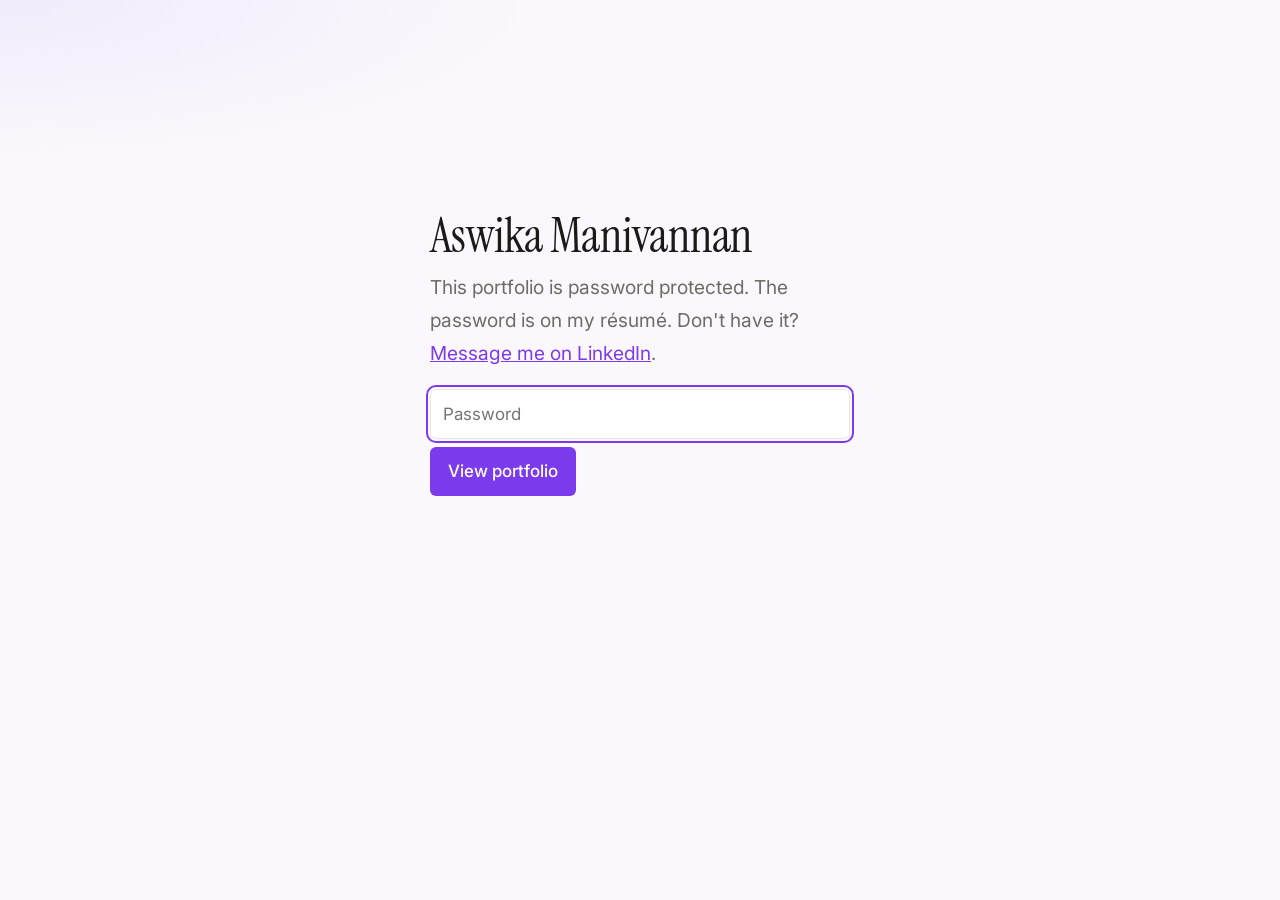
==== commit e45ea03f: "Password-protected portfolio Co-Authored-By: Claude Opus 5.5 <noreply@anthropic.com>" ====
--- a/MCP/index.html
+++ b/MCP/index.html
@@ -1,111 +1,63 @@
 <!doctype html>
-<html lang="en"><head>
-<meta charset="utf-8"><meta name="viewport" content="width=device-width,initial-scale=1,viewport-fit=cover">
-<title>Scoping the First Release of an MCP · Aswika Manivannan</title>
-<meta name="description" content="Interviews with recruiters who built their own AI integrations, used to choose where an official one should start.">
-<meta property="og:title" content="Scoping the First Release of an MCP"><meta property="og:description" content="Interviews with recruiters who built their own AI integrations, used to choose where an official one should start.">
+<html lang="en"><head><meta charset="utf-8">
+<meta name="viewport" content="width=device-width,initial-scale=1">
+<meta name="robots" content="noindex,nofollow">
+<title>Aswika Manivannan · Portfolio</title>
 <link rel="preconnect" href="https://fonts.googleapis.com"><link rel="preconnect" href="https://fonts.gstatic.com" crossorigin>
-<link rel="stylesheet" href="https://fonts.googleapis.com/css2?family=Instrument+Serif&family=Inter:wght@400;500;600&display=swap">
+<link href="https://fonts.googleapis.com/css2?family=Instrument+Serif&family=Inter:wght@400;500;600&display=swap" rel="stylesheet">
 <link rel="stylesheet" href="../styles.css">
-</head><body>
-<nav class="site-nav"><a class="name" href="../">Aswika M</a><div class="links"><a href="../#about">About</a><a href="../#work">Work</a><a href="../#how">How I work</a></div></nav>
-<main>
-<div class="label">Case study · Employ · Jun–Jul 2026</div>
-<h1>Scoping the First Release of an MCP</h1>
-<p>Recruiters were already weaving AI assistants into their daily work. Some of our customers had gone further and built their own MCPs between an AI assistant and our applicant tracking system. The team was considering building an official integration and needed to know where to start. I talked to the recruiters who had built their own to learn what pushed them to build, and what they'd want from one we made.</p>
-<div class="meta">
- <div><span class="label">Role</span><span>Product Researcher</span></div>
- <div><span class="label">Timeline</span><span>Jun–Jul 2026</span></div>
- <div><span class="label">Method</span><span>Generative interviews with a consistent five-theme framework</span></div>
- <div><span class="label">Deliverable</span><span>Readout deck and a workflow map of AI use cases</span></div>
-</div>
-<div class="fig wide-fig">
- <div class="funnel" style="grid-template-columns:repeat(3,1fr)">
-  <div><b>6</b>recruiters at companies that had built their own AI integration or expressed the need for an MCP</div>
-  <div><b>3</b>kinds of barrier to adoption: trust, compliance, cost</div>
-  <div><b>2</b>priorities: reporting, and the hiring-manager experience</div>
- </div>
- <div class="figcap">Figure 1. The study at a glance.</div>
-</div>
-
-<h2>At a glance</h2>
-<p><strong>Problem.</strong> The team wanted to build an AI integration for recruiters but didn't know what capabilities to prioritize for an initial release.</p>
-<p><strong>What I did.</strong> Interviewed recruiters whose teams had built or bought their own AI solutions, or had asked our account managers about an MCP release. The goal was to understand which stages and tasks recruiters currently use AI for, and what gives them the highest return.</p>
-<p><strong>Outcome.</strong> The team focused on the hiring-manager experience and reporting. The research showed where recruiters were comfortable using AI, where they wanted it enough to build or buy it themselves, and what they wanted AI to do more of in their workflow.</p>
-
-<h2>Research question</h2>
-<p class="q">Where should we start when building an AI integration for recruiters?</p>
-<ul>
-<li>What AI use cases do recruiters already rely on across the hiring workflow?</li>
-<li>Which areas should the integration prioritize?</li>
-<li>What concerns do they have about using AI in their workflow, and where do they not want AI involved?</li>
-</ul>
-
-<h2>Approach</h2>
-<p>One-on-one interviews with six recruiters from five customer companies, across industries from localization to retail. Every session followed the same five themes, so the answers could be compared side by side.</p>
-<div class="fig wide-fig">
- <div class="five">
-  <div><b>Workflow pains</b>Where the day goes and what slows it down</div>
-  <div><b>AI use today</b>What they use AI for, stage by stage</div>
-  <div><b>Barriers</b>What stops them using more</div>
-  <div><b>Wishlist</b>What they wish AI could do</div>
-  <div><b>Integration use cases</b>What an official integration should handle</div>
- </div>
- <div class="figcap">Figure 2. The five-theme interview framework.</div>
-</div>
-
-<h2>Decisions that shaped the study</h2>
-<h3>Talk to the people already building</h3>
-<p>Talking to recruiters who had built their own integration helped us learn what they wanted the tool to do, what their solutions were doing well, and where they could be improved.</p>
-<h3>Separate what's in use from what's wished for</h3>
-<p>For every stage I recorded what recruiters actually do with AI today separately from what they'd like it to do.</p>
-<h3>Tie AI value to known product gaps</h3>
-<p>Many use cases filled gaps recruiters already complained about, like reporting and finding candidates in the pipeline. Linking the two showed the integration could fix existing pain, not just add something new.</p>
-<h3>Raise the blockers before the build</h3>
-<p>Some companies only allow approved tools, and candidate notes are protected data. I flagged these early so the team could plan for them accordingly.</p>
-
-<h2>What we learned</h2>
-<p><strong>AI use is uneven across the workflow.</strong> Recruiters lean on AI heavily for writing and interviews, and barely at all for scheduling and offers.</p>
-<div class="fig wide-fig">
- <div class="tablewrap"><table class="map">
-  <tr><th>Stage</th><th>Using AI today</th><th>Want AI to do</th></tr>
-  <tr><td>Intake and job posting</td><td><span class="lvl hi">Heavy</span> Transcribe intake calls, draft job descriptions, build candidate profiles</td><td>Write job descriptions without switching tools</td></tr>
-  <tr><td>Screening and sourcing</td><td><span class="lvl hi">Heavy</span> Match and tag applicants, flag likely fraud, generate search strings</td><td>Ranked shortlists with a fit summary; filter fake applications</td></tr>
-  <tr><td>Pipeline</td><td><span class="lvl mid">Some</span> Find duplicate candidates, build dynamic lists</td><td>Automatic duplicate detection, drafted replies</td></tr>
-  <tr><td>Scheduling</td><td><span class="lvl lo">None</span></td><td>Sync outside booking links</td></tr>
-  <tr><td>Interviews</td><td><span class="lvl hi">Heavy</span> Interview scripts, transcription, auto-filled scorecards, chasing feedback</td><td>Candidate briefs for hiring managers; feedback from chat or email</td></tr>
-  <tr><td>Reporting</td><td><span class="lvl mid">Some</span> Answer pipeline questions, pull stage history</td><td>Recruiter performance, time to fill, likelihood a role fills</td></tr>
-  <tr><td>Offers</td><td><span class="lvl lo">Little</span> Refine offer templates</td><td>Nothing yet</td></tr>
-  <tr><td>Support</td><td><span class="lvl lo">None</span></td><td>Troubleshoot their own setup</td></tr>
- </table></div>
- <div class="figcap">Figure 3. How recruiters use AI across the hiring workflow, simplified from the full map.</div>
-</div>
-<p><strong>Two pains stood out.</strong> Both came up across companies, and both are places where an integration could do work recruiters were already doing by hand.</p>
-<div class="fig wide-fig">
- <div class="prio">
-  <div><span>Priority 1</span><b>Reporting is limited</b><ul><li>Reporting happens entirely outside the product, in spreadsheets and BI tools.</li><li>Even basic counts mean filing a support ticket.</li><li>Historical and predictive questions take heavy manual digging.</li></ul></div>
-  <div><span>Priority 2</span><b>The hiring-manager experience</b><ul><li>Feedback arrives late and thin, often just pass or fail.</li><li>Hiring managers skip candidate notes and can't see the pipeline without help.</li><li>Scheduling turns into back-and-forth.</li></ul></div>
- </div>
- <div class="figcap">Figure 4. The two priorities the research recommended.</div>
-</div>
-<p><strong>Recruiters want it built in, but trust has to be earned.</strong> An official integration would end the copy-paste between tools. But recruiters distrusted community-built code, had seen AI get facts wrong, and were uneasy sending candidates AI-written messages. Some companies also only allow approved tools, and others doubted the cost was worth it.</p>
-
-<h2>Conclusion</h2>
-<p>The research turned an open question, "where do we start?", into a ranked answer. The team focused on the hiring-manager experience and reporting. The findings also echoed my churn research, where reporting was one of the most painful areas for customers. A separate method, with a different group of customers, pointed at the same problem.</p>
-
-<h2>How confident to be</h2>
-<dl>
-<dt>Early adopters, by design.</dt><dd>Everyone had built their own integration, so they're more AI-forward than a typical recruiter. That made them the right people for "where to start", but their comfort with AI won't hold for every customer.</dd>
-<dt>Wishes are not commitments.</dt><dd>The wishlist shows interest, not proof recruiters would use each feature.</dd>
-</dl>
-
-<h2>What I'd do next</h2>
-<ul>
-<li><strong>Test the hiring-manager concepts</strong> with hiring managers themselves, not only recruiters.</li>
-<li><strong>Work through compliance with security early,</strong> so approved-tools-only customers can adopt it.</li>
-<li><strong>Check the effect on support load.</strong> If reporting through the integration works, basic report requests to Support should drop.</li>
-</ul>
+<style>
+.gate{max-width:420px;margin:18vh auto 0;text-align:left}
+.gate h1{font-size:clamp(2.2rem,6vw,3rem);margin-bottom:.6rem}
+.gate p{color:var(--muted)}
+.gate form{display:flex;gap:8px;margin-top:1.2rem;flex-wrap:wrap}
+.gate input{flex:1 1 200px;font:inherit;padding:10px 12px;border:1px solid var(--line);border-radius:6px;background:var(--surface);color:var(--ink)}
+.gate button{font:inherit;font-weight:500;padding:10px 18px;border:0;border-radius:6px;background:var(--accent);color:#fff;cursor:pointer}
+.gate .err{color:#B42318;min-height:1.5em;margin-top:.5rem;font-size:.95rem}
+.gate.hidden{visibility:hidden}
+</style></head><body>
+<main class="gate hidden" id="gate">
+<h1>Aswika Manivannan</h1>
+<p>This portfolio is password protected. The password is on my résumé. Don't have it? <a href="https://www.linkedin.com/in/aswika/">Message me on LinkedIn</a>.</p>
+<form id="f"><label for="pw" class="sr-only" style="position:absolute;left:-9999px">Password</label>
+<input id="pw" type="password" autocomplete="current-password" placeholder="Password" autofocus>
+<button type="submit">View portfolio</button></form>
+<div class="err" id="err" role="alert"></div>
 </main>
-<nav class="next" aria-label="More case studies"><a href="../talent-network.html"><span class="label">Previous</span><span>Testing Product Market Fit with a New Audience</span></a><a class="r" href="../"><span class="label">Back</span><span>All work</span></a></nav>
-<footer class="site-foot">© 2026 Aswika Manivannan. Customer names are removed and figures are generalized.</footer>
+<script>
+(function(){
+var P={"salt":"2n2x7lWgPWKxbDQ/tTZMCg==","iv":"1XVON+FjiR/7lmlI","ct":"Xi0CbAVGDE9B6U78d7B/q63irabMOcLXJ+h6+A2kSCvTJwe1gt+kx4Lo/XE1/5w2lYkJ/ZLj6by4sHuik8Za/VVZf8FBBT2TgnDfzQdMvZjFdz1FuYZtBgdC8ltRYFWT50XEk5SOzesn+ifGPLzkYP8oUSJGuGqCEdUWO6pKw8Vxeqh8IgPo7j0fxY3sjJS3X543Z4xB2TdP1osN7eZoYpTXVvFPKTgAnMA0NX4pDGagv9YaBi4daQSfXcuxYXT+xDCg1a0zxM/xT+yRKG8KtuiwnKxanqhG/Q/mumBOk4riorna9h/izDx4pYskGhCYkdn0cpX0+fDZJlbMiyfOKIIvLWHmdZrh5KAPO759IvEl0V06fsuNiXGlz7V2Nb/L9RSylq/[base64]/om1ARl5TbWJG+0ZJFP6lobVAlGx5lOp7Kd9Z1R2R4UaVqWBbq3O9b87DyABwZt9QYod50tD/2+mrSzukWGIy/2VWYSbtNEclTz9beDSsg/ZifyihDUbU7eotAZV6LEHHp4+pLMvSFaET6veOji0huEpj/q86jVVaxSLGhwcLgAvmlpFbqbmyaf0PYBvXBMDxx4mPqmO9Z64aqlLA7npQ4tWvFGZItA75Eyv2EdvhzzroUf5SzMoaVJbR7Pa1PiIwAI0YkA/iOdncR0ONwF0lzPT6kCFMNv2NKuoX5npHjX1T+Mr5B2TtpqvPB7dGsn90EBYmwrPOyAXm5OD/pelwK2mJhS0Rtlx5tfFZtH8EwuZOtkQX6c/vzM69yzKdofUzwXeA/DEnTWIWTGdnMv6FfeYpD8i2eJmhujdgg9CjNA8LKYNJc1a4MjSOxghNAqefEhqK1J9lWXywNpbt0RP2QoKi1YqLX+UbpnOcPwNZ5uYRDdVxYAgl4teXsagGuWCkH4mLAwHWuVVJiNmg4EZI0E9t5R7CvfHbtXBtt8r8w6QNwoAlKBnb/KYd2uOs+N72VFXNoNbZeC92dd/DgFt2KRZb7tajwtlXjT/gjxw7O+ja1fGzGvvWUO85G4ChTgMMiRWrucRuZnUoANb3xd2occV+/TWLhcxQetImzxGUx2AxIwHDNbwcWZRWeVf8leDMJIAubBl8IVAbr6LX8B6kCHSBRAj+hS3INRK767Bo1mYOUQQizKW2A51z3+37c0DnJIitWOtFDFcHDHnYrsRMqv8fFnZ2Ti8xnZ8RCO2+UyfsZ0L2D/p4ZHuQ48xT3q7Ryd/boph5my6fe9OU9f4DTzVn1ii1I3LHxCyhAiT5qU3wZ1NSsZBaBbBvDsGbK7pWdd67akDez17AFexHi7coW96apG4axRd4TZ5pJ3cS0ysfUSbt/HgdTKmyk4glJoE2DXFODznOFukIaDrz2hEj2EtF8IOphkkESNPzbSyZ3RIZqBD3PFtE+1DOnjpi7NPzykRqrPO9JkVQTqFu9IvLt4TbRwq7fqieMESNq1EvUtfcpI9IEFg+QF7abH4YBN/n7YOps9k1pH5rn890paLdmWOOlwMNlZ2pVd5g33C9d3zqs2XcdeXE359+Af4MNqUnDvmQ5BV+IhUdxVoHDJhSvRV0yhsA2PtEn7LiDwC+DhN4qRIYORl7PLwYvDbEMmDx3+C4y0WxI09FUXbarhuDkrk5DJr/Z/TskDUx02ju1GPlkU9PkA+gBLu09OLZdY5hFl1JaPQr7VF24WltsKchPGFZ4SDMfAaTNWHpEl4pxcB+noz+VmADeZcWtb6FzwtfvUoi2+MygFPClI1zADAMEeK0cWSfY7+3mUKd0GyaHUBf4YuTtw0q81yDquKy/m/65aScAisN4Qquz0ckN5VzS6/iDw/11UbkyuWB/zE2PvWFE402AdzAaeA3NUhfTrW7dDbErj9hiqJ/DutdIuL9aO9zl1Kll4McK6rLOcrVxOeH1BAiwfskERCwq9WGIyEvjdhNjA/mD7fydgU4uNHScN/K4fhUSJ2LGscMDg0hDJ0vXXpQW0JJpFidO0ThK49Lgnpwp+dgrwU7m21dUZ3fhob6PMu0icQj4dCaQQOSLubUtANINXfzVmjae7i5VSIxrX7JdBouSVGmuVtd0IewHnbtaCrNCr4D+/wSEs62FNLZ17o96O+Tvwrj0faQLq8Rh3HdjRILsNURk7ZracBmFE9cUjZGFdtPql8dKcuM4JT9fXMAKDt+IhPubYOSCMG9GSRYH5dHMiPF0kPN411PDZNjVqvaYYJkOhUi61vq/XRNsdqkVhupgVZQJJPtDM/gQxcaZH1jl6Bzijz8875CskU/cqK9lZp96nyhFZghmApF1wfmXVjYVKDueRaPwVgPON3jQSOz9ARMYxGx65H7bRa3ubW7FKSTJ6jS2D5q0JH9ww+A01zRX6yUhFth8v+6E3myj395wcnUd2Eom0/7i6ldh95qjVzUAwmpY2zphXJHF+jFFjGIqtNoQIVetYw+p4AWxOsuAXjIpxtmilcZRkDE+i/vTQMONi8dNQCdOCMH7GeJe9zoatCjihZbodXkBIU4RvFHF68vRRczxXN79pr77AH0WviXO9YnTdv4YFEJwP5JwsfQA0+hg5qLCM0RYRnmHQWrANafy8Fn9+N84MtQu32fpGCO+wjchHp+vkR9ql10Ttakk89qji1UOE9cOdzNJNzhswLzH4mg84wGQbvdIW/NYfq122dBu3HKDzljR/ZER1mGiuoaJhYJaE1kBqvIPGXZxnDmN2doi1f4G/SHX8Zhs4oZ/Ood70fHxOlMYJ+8V2SLlpbHWmB4ZpwuPopGEyK9wUDBUYrs5pxFcAnWFS9eDhJb3G8SXPNG8snGJqpPIqpdgwvv9gVUosVkmTwDasF8FFpbBikRpQXlRvIUMN2fKMUI5lNssUurhszKBjgMz49IM65TCgDs40kxOsSY2P1Y08bwOke/iwLHY3kbkUs30yM0+XiYKUyA5xOyEKoCto88Z5zMP9SISUYPagQJTEETMV/Z/PRn4XoEJ9LuL7SAwUvKPmNyXzmNXYgqIGOD+zIhJ1IB31M+JZoddufWN1lF5GbpqAK0HFgiXeKj6aOIYjufAJ1jAugo9JWnsvze/DoOVoLbxA2lG9aigkwj7ee4zKdgu8khkJl9/H/V9V43iyYCutjvhEP4ruacSrmp3IA3YSfzAhfpxfirSA551jI8kO2T+ICivg47h3O5k+2Rzv/EmEowS5GMounCgAYgZzGsfNupbwXLJ8k6VcNNoRgRx3QFPND7GPq02j4NN1eU6Uu8V7b4rPGbHbjRoQVM9xmBzwoKk3GDSEpBhivn/zzVvXnWWYeEcUJeHBoQL5ce0V2Ku5urHI3UnY3Shiee3RCQoVVtdg4s1ZNkfagTfUE3H25EX03JtRpfcd2FlBTHo/4xuWL4rhglPWr+BkRngsoBsYJe2l5LpJ+M2knbWKJ3ufZ3vzin6oOUzLNduQOoCKa05GbIrZ6TnrYg/2/dtzr5MqoqrmAYInxv4phi2vmbxhBAbVJ0jvJps/mRkeFkzyUEnLj+/5AJVPGyBSMLCaqnm/Ht+YGg3o6PVnus9zLshnrwmGrnMyJ2cyAPQMlyLr52Ij5DmnnZGQMWo7Fbh3Ov9JK/C8gPONOfgXab/PSmx7tHT2jnlQaDUAAnwgCikqVete0ytHFd2g2r9IBXc5fuMvCQYiGGZmcUa8Hl/ulNOS4/0Ir7QrxeS3fn8V7ahAPN6K5SAqHCB8sX6qbMWB1L8ITVTzZk1Sj9irA1tCMpSp76zxh8kv8ycSlUWxJjvOvDV8sMKTY887IUn/u7Vo0pC2cwgTnURTsbEzfDouUXdyxS3/Pv9Ey9dAyxgxRt/fafNdPghddUTJYdko2IhJYAqazl7sPz5jTK+ISsczHKrEbGyCSDIiOnEd4wdDNnA8q2KP/T3flxqfWv7QzYhoIg8pPQHaFpEH7oMF+bnUzXDNn21tJcoHWQ15aHhm6DZ173Tda2gMmh3QDAxQWr+7vljaVcmqf9UgnRfHk7v/PIALpxMENJS7CAS81HKx5r/gb6CBe7+bQRkl42eaCoBcPUYdQyVEYGddaZWV67KP+2SC7g7vX/qT7VWwoIRQTUTHORpbJp37U/0Gc6OgvFnfUDk4Uj7n6rnsg3RwNnzmN74GArmi91Pi4jGeeZjrzKazjqNDe4HZYnCZDIbge50bpQGX97Ikl2JWVJM4F2ji80fi4pHWvLEFZX5Lo5Ux5mKYbXx81XhAaRTK3FTlbrZevQR1HOOz+pVuRnMWDHy0y8tqVSBXP+elESuPbHn+/zLtnhSvydNTrvJ/QaUATOVhBQu8NQNI5HXvFON3MRQZJ84+wLXNjTO4JP80QEW6zOORs01g/486LD5UYLEBCdtGlfyscfEetxZR5AZJZk0YR75IfR6xNSwzH5JCzk4RwAzkabjxapCfj4pbOvJebBHoYzeQ7yMnHdZdonpRVyxrgEjhTMSdWSYvTCOvZXwoHQPsIZQShjlL/KeBGBrbiTJv9iPyzD1CMkRmA3DJWpcLvcGGKplgT1+Iqe5nFTJ2pxiB96MvHUFFA2UWT+0zjaD6I9YmZ6gTVykkpUoZlAwsrmIb4pCOLjE4vJcH8EPfiwI+ic/aJQH2/koT+aXApZa4Rlrl8IbofrSP464iMHTQHJbcryGqvPJtQKtfOZMs8q2bWuclqD1/Bj5H6QGvuOHuduWEPTrk3ZqTSiN9WFdeN4TbIsvtULlEvRO17I+z6qtdsr5TS2YoHeOK+oLVA3InGCHip4rjhg+7rnw2BRRnFte86bNK3/QQ1Ve+qkoqM70pKxcfpK7LEnLs6mleDA00RZDpxN0O0O29sUoyzoY3yKHh34hpGWpDhDMMJi9WaEFGSxg5EFrBxdmRAWyYEzNGjPrZqKs39mAYseO6gnnoSmo30KIaTQ9TIK2K4dsOQDb/IHGm4k7KXuW3r7X7T/[base64]/+LsQK1PKY3+Ep6+Bfo0GtYTH//rTG5Iv5xfZCg2mXGNjolCmO/5Uenow8kjQTE0nPxbMGAwt7L1YTW81w09ZZtu4nxTh209wNaE7OhoS4qELVxuZAMfjqqYUwawaC+O2zGT8ouxC+SfAEiJ0j3Uowr6WOTqEok10dHwMClGBsKFpCpQgY9VB5qbGhSijt/bQw6FIIiKzRgzddbH4M2QtTzWXIgU6T56IT28l1QzhwhT6NV9hwOfnLJWUVHtetU/Jr59uxd81gI2LShSGbhIyDToHrMvW0El57YhhPde5GC7W97jiCaVFeye0F6oIZDzUVl/parvjxWRlE2ZamX0njqIMs7FEbJK2N/AC65TzJf9YElW1YoeCqBIYbxRhIBnH2Z+X8hZy0sHSAwCc4K6rlsOmJDQqTbr2xPCPZ99It+5/SF1DZsCYD+I8snSkNc5mygWYGjqKYiBIk/zjg4fYSEJEnkFzK3G5zd/xlz0WsD5K3OMCCwRVOGQQL94HPJ6r5RrCk0tmCpEM/wkiBd8OlGDn24vS1UNMijUkUfcqZ0P58A9F+s1StrrClYKV1m7PiqDulBFY1oYiWEEcNScO5885Rhoa57Z/bTU3lRdJApL5s8DVjnTvmHljr4or+9DUSsgosjLv1VZbQUACmGMqptxdPfhn8KR7es/[base64]/[base64]/vQv5zpFxsEXc9TKFLMdM2r2fJF5/8XbnpLKZH1/ZiJera2x328flvzmL3oMsnyB1nizLJ1kNTlbH08SS+nxVn868+QBw49nn6OEON7FlwCbJ5PftJyKJYnYAeJcnG7H9Aq3iRRUqXfPWQBKfuK8HQNcyTOHJdhKLphMj0EhuQQbHdn3VkNcy6yszG1MAnE9B8CS9u9D/gpA6rCCXvdvc6H03ccC2emU2bK6GoBND07lHqry3AgM1e76mrsAr/35rIrn2hGfeZMautAzLkFQiCirH0W1icKPDn16AayNS+PnIVkIK3tgl+6Pj92+/mrjgC4rqQWIUyKnlMOxLmVJC4xt0iz81Lcvk8va9v1wPYJKG7MP4XZbs96LFwyq9QEnJ/tWNKAs/zkYMyS3YlxF1g7bsDQvL7GpZzuHx8Li1T4qKrGOWK7KiiV4mbGNAX2JvbhMiNeZkT68kcwxh2oSCZOJQZx3Xmhan2fDvYVN99lIfkkXlhwm+S5BlVYW2YYo0KBWNiOK3FEkZ9LMjUnPEZySDU6AyGirPoLup4Tr5jHixZBZtkscFWd95ortAlukKs/knOxZdnThQIx+jFnK/AW7v1qskMA0IsTEN9QOwASO/[base64]/ni2xYcKhyNM5I7ZRG4XAARg80oVYWpRhX5qzNhYVzbFcJyMZMoR4j7EeLiEMBGBxB+jGA/6J+hAA94HeWzby+MTfdHVVwtj4WRzFWXjPgTqsyNaHMGmM2QTNTo+C8maRIX+5YCvtF03TIRA53xdYhB9shAiojVvvoc3vj5qv9uW8+tVZzjsVSP+NpRrvJxa+cUije/Pt1OohGMolJMsIZww04ctAXIPm/[base64]/BZm/zV4u3tpHNs2GjRtxpENWC2IJNUC0aI5GQCpBVIIn7YJzZRyVwRigfq2HFX+K1fZufbXIkuIT3HUaPf614RECJ/WdI4XigqSKozD0R84/SPyOMIrmjYFwpe64CEaOShgmTuxFHylLtrJIPnPDYtk0aS/JGcIuva1nJ314xdrIJhn0u5caw/gdOS4cbgQlcCedXRg7Y2CHFSgth/JwKsnCdoruVpEsXkgUpfH17P4syrRsv2JJvQJaPja3zziGewFZV4wsfBVjWlU/IhyFa3Te/LM6WozBZTWAUneAn3LkxwE4w4ZJvmqhrC+bVQDfOIJ/eKPsDofPjhipsO+CXGAp/GBKt7cavd8yVV47lWfRoyJcs7cderBxBRRFoH8dKCNcwD1OmETOZV4EFOKJGsJKMrLKwvghjPlpv2LITzK4SWnB5avFx3hlFiF+bUS5h2X2n1ykpt/6h5lOfOqXkPl8DuVdw/2lN4/iS6g/D8eOEhvbkcghA6qC/J4KJTFVW3UJmrRFPoeNDuHa+SQxoHHtLUB6Z+78XSXyBwqnKW4tJyAuEk9crtSP9GwFPYhdnOkpfZDXFuwcP5ZB03QYg4B/OYiBSJSfvsMlQWark2lVCmgGDXZLFEuOYCWTOe9RUv0ggKfrQ4CydNp2Ysh2/FkYGraBkTDFpr/iCUX5P7Z4okQglFPXzk7NEusp3388y5JoSWPbOGV8C/JFVSiRDP5ueBMt4W84qOKwWNyR7b3cxtRbRUVVHa1gSHIyohbkSA9PXzOObEQoZmVHrKB2JCHspBAdP02jYpymI4SVSIWJ1JO0qtlsBi/n3yoViMd6Kt5XhLIW+ZafTLXXNZ7o7KaOWJnVzYDfPVyGLOtlcGs3576rc04Y7QxrgyM393kaIWRh4xVG/0HvcQ50mszVhLgH+J3TjgMsWhPrmeKvltunkjSgSFtxoED2UFiNq2BlxrXe1AOnqVm/RyfN8KVZqdvaq6aPwDnM0VyT8gcJkrxMgLF9bxvFUAzH66yehQwVv5bS6/refXMxYrmjZUILfWx8PEp+3WY2tho4c/OgzqMnzBeQgbvYs6MV+KqteOG97My1pPV+dzQaN2MuZjHtafI2QQKvoZyyIh1kLaB5+DGMkyXiAzthY8kxUsKQwT1U8htoSBvAaiRMygMtjIUaKbew28tj0jb5P+MYJNoZ+6dn+YC5pF8evg29GKtkegh7QVngqHe6w+4SvoHZ1EiOW0Z/hiwBDDJ8s4Hct+DccIv5ht9i5hEvcsZ3+ho24DokF2cjGfSlyAxjnSk+cvl7OisIY6FIco9sh8MAoLypbJoaR+wl/546WDiGcAmneuea+vBadM00iEWXyNmEupAhnxyN4wa+hbIC8ijgii/cqyBFTrgHn2RgiT5e2TWRSHqVbMhoxfPei/HzHhVkqXVlElCcFZEgTYG5Ic1nPnBKDMnkzPsHMKJ1fM2+BFvCnYAzAEf7RCH9Uy7BKWbQxVgVnDxJhLnpYl8nwHcJKRz4A6eVcJsfmjCxo9tCVAUU/ldNUC3WUcdkVCl4Cqfq3tSXN9PEDgN09GZXmYQqdLa8SRFWp/s1zkvwCtAg9VQPWW5R6Gzbn82z2eebjls4cMX5jvIsxBViDjSTOyVqv83S7imXLB/Rn1xZr4DwUVJbJr0B8XFKqQV01rpaCIzJ/[base64]/4YTRmq3yWwRW+SKSSCEleTrsbMe/Xet6BBaYyGE5Xfev3391+hbGlOUJDULbIxIO9BTzXn2cIoRIiZbQw6PC7z3yP2pCYrpWr7hOankRCBonItIFQvDOw9q5s74oM/[base64]/87LU5KdoATQk6pYlVewDjtX1NdTkOsJnm66oFTEeL8myzUHX2+vT4BybTAnphz0cv+QJfUGN9rcITeGJrmVBPgS4MQmt0OOvLOkMsxUmlRkX/hMGGCqsnYylblAF3RasD3Is/qD9EBEbqHatTSDJgspRZok1W79mfLB0nO4fEkbfHx0f6/AlyaFwaGxKYU7JZYjC2tzmOtIE92j3Rya8M+a7MxHymyUo3+Vecis2mSy6j7urHEElZQK+bQiap91n1v5uBDlqUx9FX0F//BV7s0QGsmhIihSaWA2xwoWtfe7V/BuQ7/2VCWjeUsAP7WIe/tfDNuU9s/81iNuIi6lnpXoGnj2lEz+2Aob9dLO1XNv4L6rj9vYfoqp8MAqhZHJcRu46tCz7P7aS6Tk3GdeXs6or7LDCPVCmQiKZrT7h9X+dtUf2bKLQ1oPV9SZ4aA4FB+W57lJ33WQuE7R+T0P+b0xUJl4UQl9mu7uyMDxPrR69zJ8/B6kGwVtCjSsPFcJnOX7seXpif+/5hm4fD3wjf9VPeS54ngfTQzuJ/0HK+czDjUHhyNVcOqpVBVSDAQ0+9hPAZhJOHTxTt2z852wyprOrO/tbG6ogQaY9/KAmnC1UF9C28tcgKPR20hb36f4zdbdTcbvNSIYqadZVOKAKGtzl2xzGuY8GehCrnlTXm/epd+g4s1y8J2t9HE3Mt3hn01hRx8wpHv0NmYDstMgtF8/bFPecanqBvg6Pc2fe9v2Hc05KYJ9820MB7zvV/g9jTQIWdSaoO8H2n7vQPwXtfIinuuE3KIDm1vc1oZ5WZeEkeGJpykLR1mD/ksihM/cqTqG1d4GuXtEnZHeTEwPhebznYianxhmFTPjI08MkzbkYA4zQqE5oj89OCRrsmIFtVRrYJ+QRNLglje7ml6FI4K2clVxDKl9anSz1N0EMvgaplErnvY4PxnLiGq2rPWb1yPTMOAbgDNwDKXYVW9FdM+qnO6IaR1eNre8HAzz0PMU4wm3Fs5oUAR0P49t5hR/hjzrn6WTL8lR9EiytxWkqmxbwbrwIja5XO2vMzjA4SJcOH5FBMnSIZkdF4hKvA0OVKhK9ppgo43IW+1Q2FKRfS4hhi4kuRkoltosFDLNAJYHFqgCom+3XulkmLF3VOIsPb1d7vH5ErqX7sEMjmYyvk2/9SwAQoHmJhfo1roQXhs094XeHpcBrbOnBHbfGYMqKGd8MLe/OqVyyKGzSut98rxWK9gmXxpJT8QQDdbr3wOuqpP2hrikrDhFJh5VkrBvndBQFM5PT6Ch6Mg3AO32/LDCrrcGy/yJni+cqlv/7ShT4C+cqBK2K7B5D/3pH2q0x+Uxmlm53wIDCoMM5MtdfrBzby5AUfgTto/jO4DqgQak7LbcJvFwXjHIp63Wgu+ZuV+1/2TRiQlxOkXdstERYoQcOZkOCEABF/[base64]/rsCnru9tUnrV4gWZaMd8rpYW9C1k12SwrAWWXozbiTJC26/mGa/Ttb+e/a4kbLNrNAr0CQrUwaIuw2X3cHkKDSrG3U7waE8cKC1fmbIyHfLdkVjKY0dKtYrUPloJBnpZewAZ2nv5yWaf4HGvS1TBIsQN43coJ7ZMnFRl/Dnf897iXB6G+OJYr6GUdbMCt0IPHzAyIgbk3vrA3cHZCUQvreC68bIdZn2WsFgKWK4Yh2PpHtDwMbRbvLKwifwyRg9/HItKrlUfO33jg+sH8X6b0MlIFhgaonpxZz8rXkvpORXoXRLclfTLqZqWjRtQj3JQUq5SH8r0g1HVuIfUA+x9cRt+RAiM22xuavAXH//3/WQkD8tZU7O5LfODy8OtXV0/RsF8gpaCyII7ehOrirKfOzWkdJ3QJ9XP4kj2zmfk4/9HpS2ieOOD2fzoH9uGOMURe06iJBre9DUNH3qxXOB+PYy3wKzgyKyQXtqxwUMXVAyp/QLAJtUjjseUXMz7hT99DvK5x5P8bVYYrdwnPr5aq88lBTCUeUt7iEbH0OLaC2tLnsymUJ4Ni/vd3lbWXZMFId4+SjPtge0Rnmjs4MrpsuVBc/S7wSC1F6nUYS0QNL4Cr+YtfYRnFWZQ+GwiMaIqAz1ZR1dm8PiMtD9yuUHmiiWTn4BDXwh4AXfMG0b/62VHm4zD1h7r+nllRvY7C6v7z5IsFd3pet4uZ9Epv4Wugv3/k8sj9mBSTMkiUO0fd1NP30K11HbEk+zVPwGRH/z/ii2S41fZUweTmaVdAFlkU8Ag4HE6hDpFaCA4sJ/PbPYuqKa0tBzG0Ys7zkU8FJUBVAUZFHKR70TWZMSbrXlO5xOU9BeNZo4DVObuCYkNzaioFNtv8rub3aczIw0eR","iter":600000};
+var S="pf-key-"+P.salt;
+function u8(s){return Uint8Array.from(atob(s),function(c){return c.charCodeAt(0)})}
+function show(){document.getElementById("gate").classList.remove("hidden")}
+function open(k){
+  return crypto.subtle.decrypt({name:"AES-GCM",iv:u8(P.iv)},k,u8(P.ct)).then(function(buf){
+    var html=new TextDecoder().decode(buf);
+    function swap(){document.open();document.write(html);document.close();}
+    if(document.readyState==="complete")swap();else window.addEventListener("load",swap);
+  });
+}
+function derive(pw){
+  return crypto.subtle.importKey("raw",new TextEncoder().encode(pw),"PBKDF2",false,["deriveKey"]).then(function(b){
+    return crypto.subtle.deriveKey({name:"PBKDF2",salt:u8(P.salt),iterations:P.iter,hash:"SHA-256"},b,{name:"AES-GCM",length:256},true,["decrypt"]);
+  });
+}
+var saved=null;try{saved=sessionStorage.getItem(S)}catch(e){}
+if(saved){
+  crypto.subtle.importKey("raw",u8(saved),"AES-GCM",false,["decrypt"]).then(open).catch(show);
+}else show();
+document.getElementById("f").addEventListener("submit",function(e){
+  e.preventDefault();
+  var err=document.getElementById("err");err.textContent="Checking…";
+  derive(document.getElementById("pw").value).then(function(k){
+    return crypto.subtle.decrypt({name:"AES-GCM",iv:u8(P.iv)},k,u8(P.ct)).then(function(){
+      return crypto.subtle.exportKey("raw",k).then(function(raw){
+        try{sessionStorage.setItem(S,btoa(String.fromCharCode.apply(null,new Uint8Array(raw))))}catch(e){}
+        return open(k);
+      });
+    });
+  }).catch(function(){err.textContent="That password didn't work. Check your résumé copy and try again."});
+});
+})();
+</script>
 </body></html>
